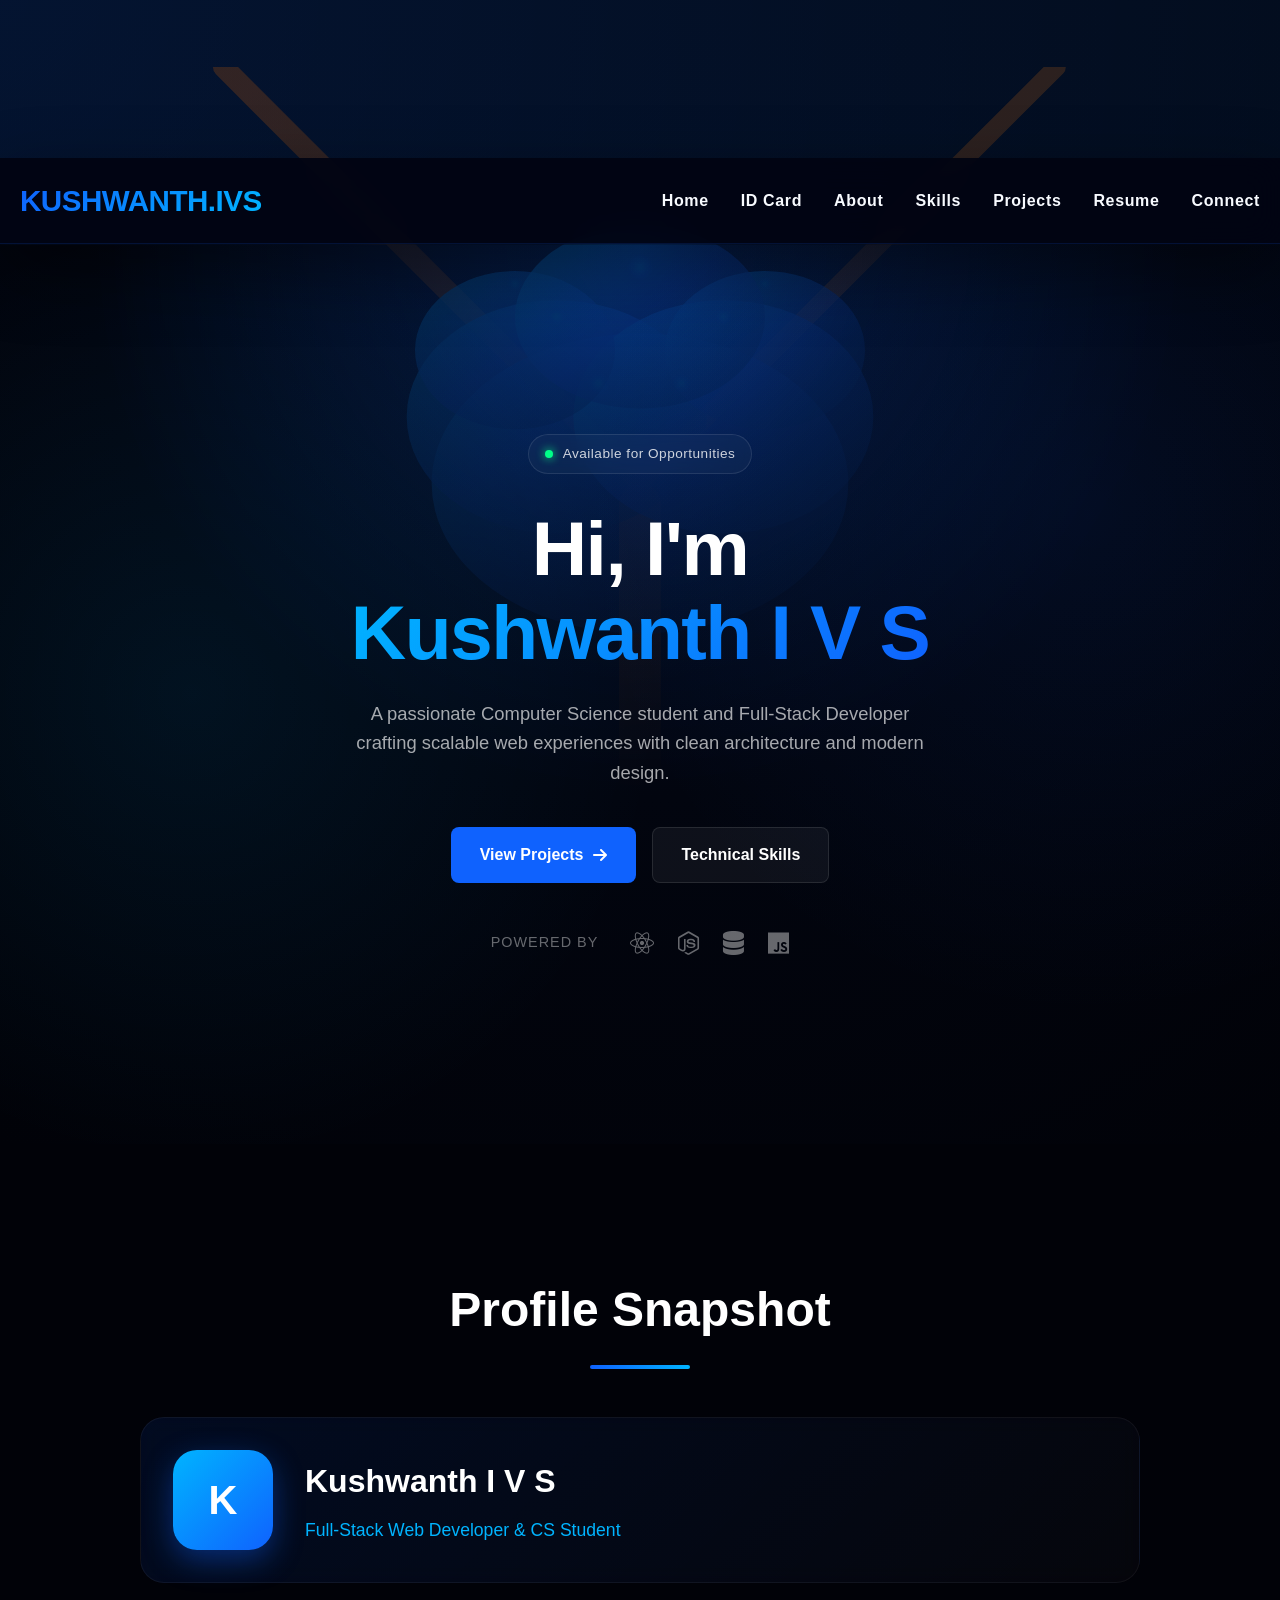
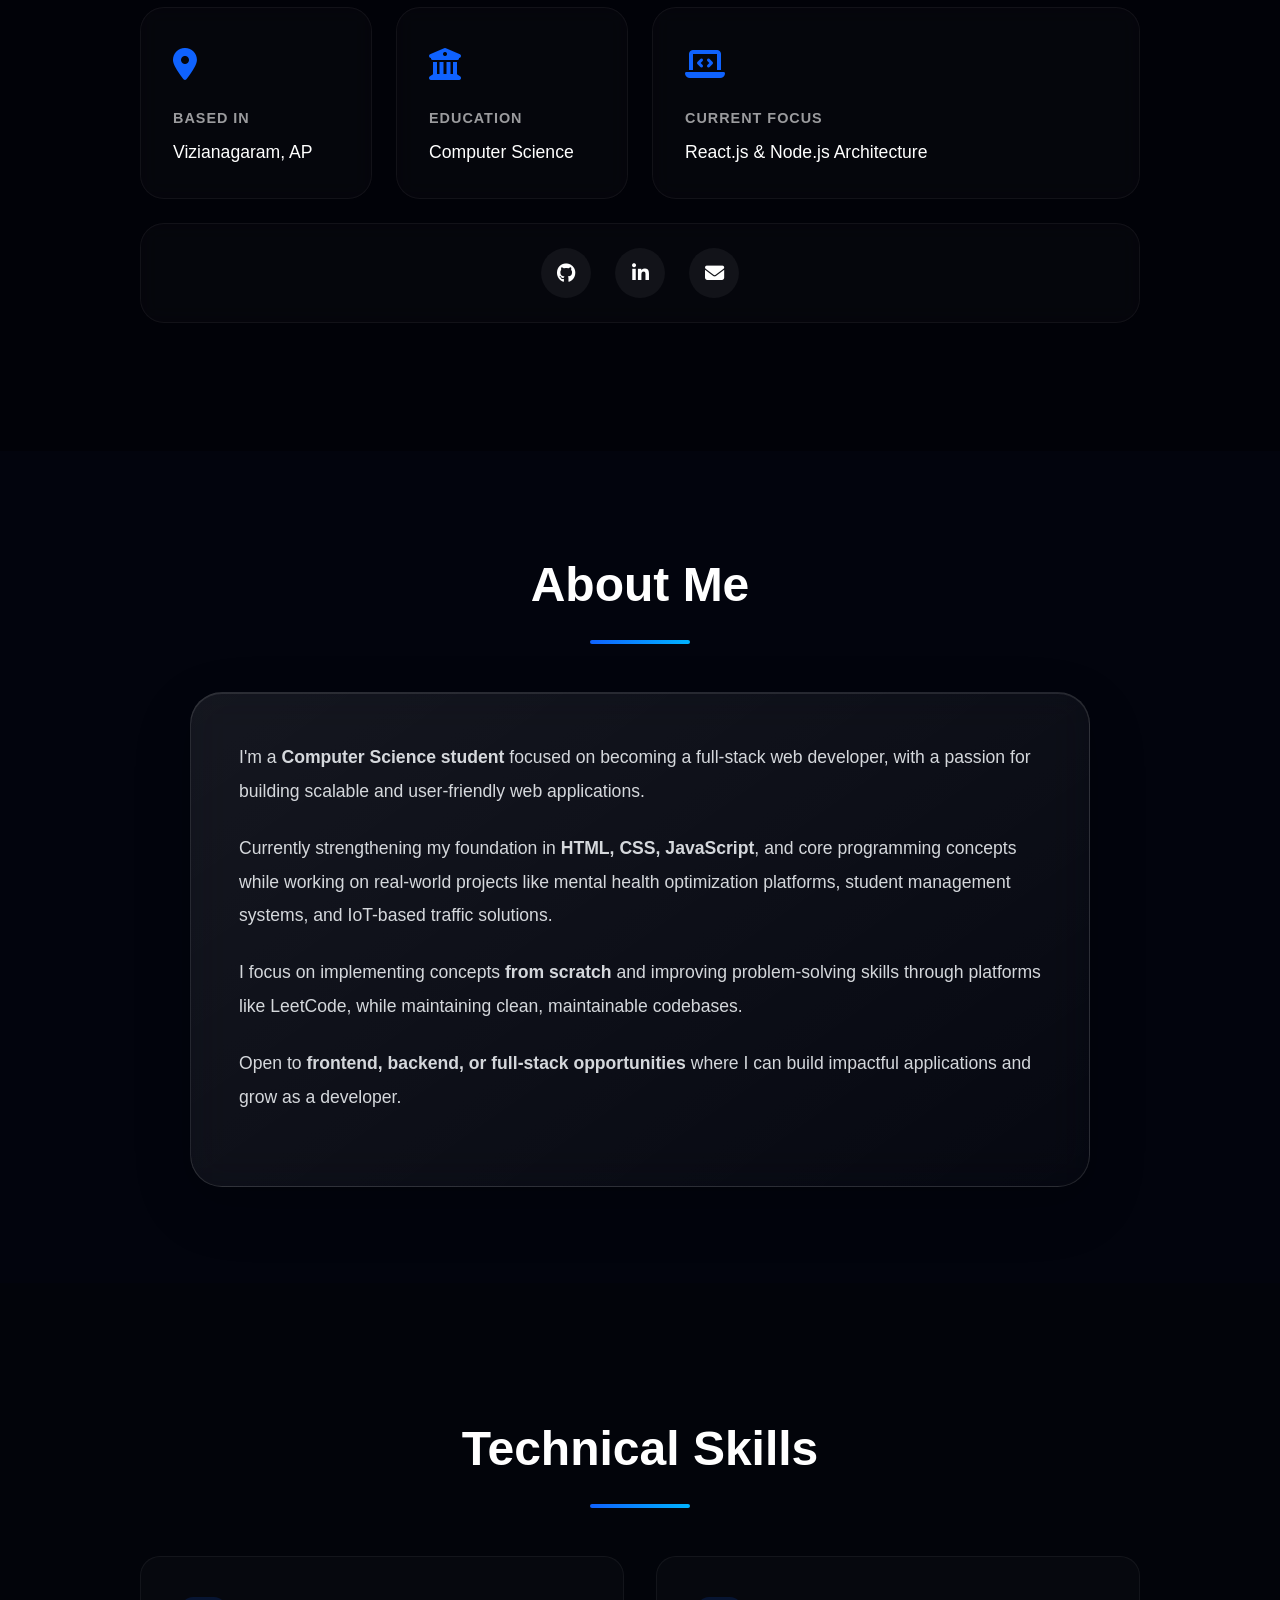
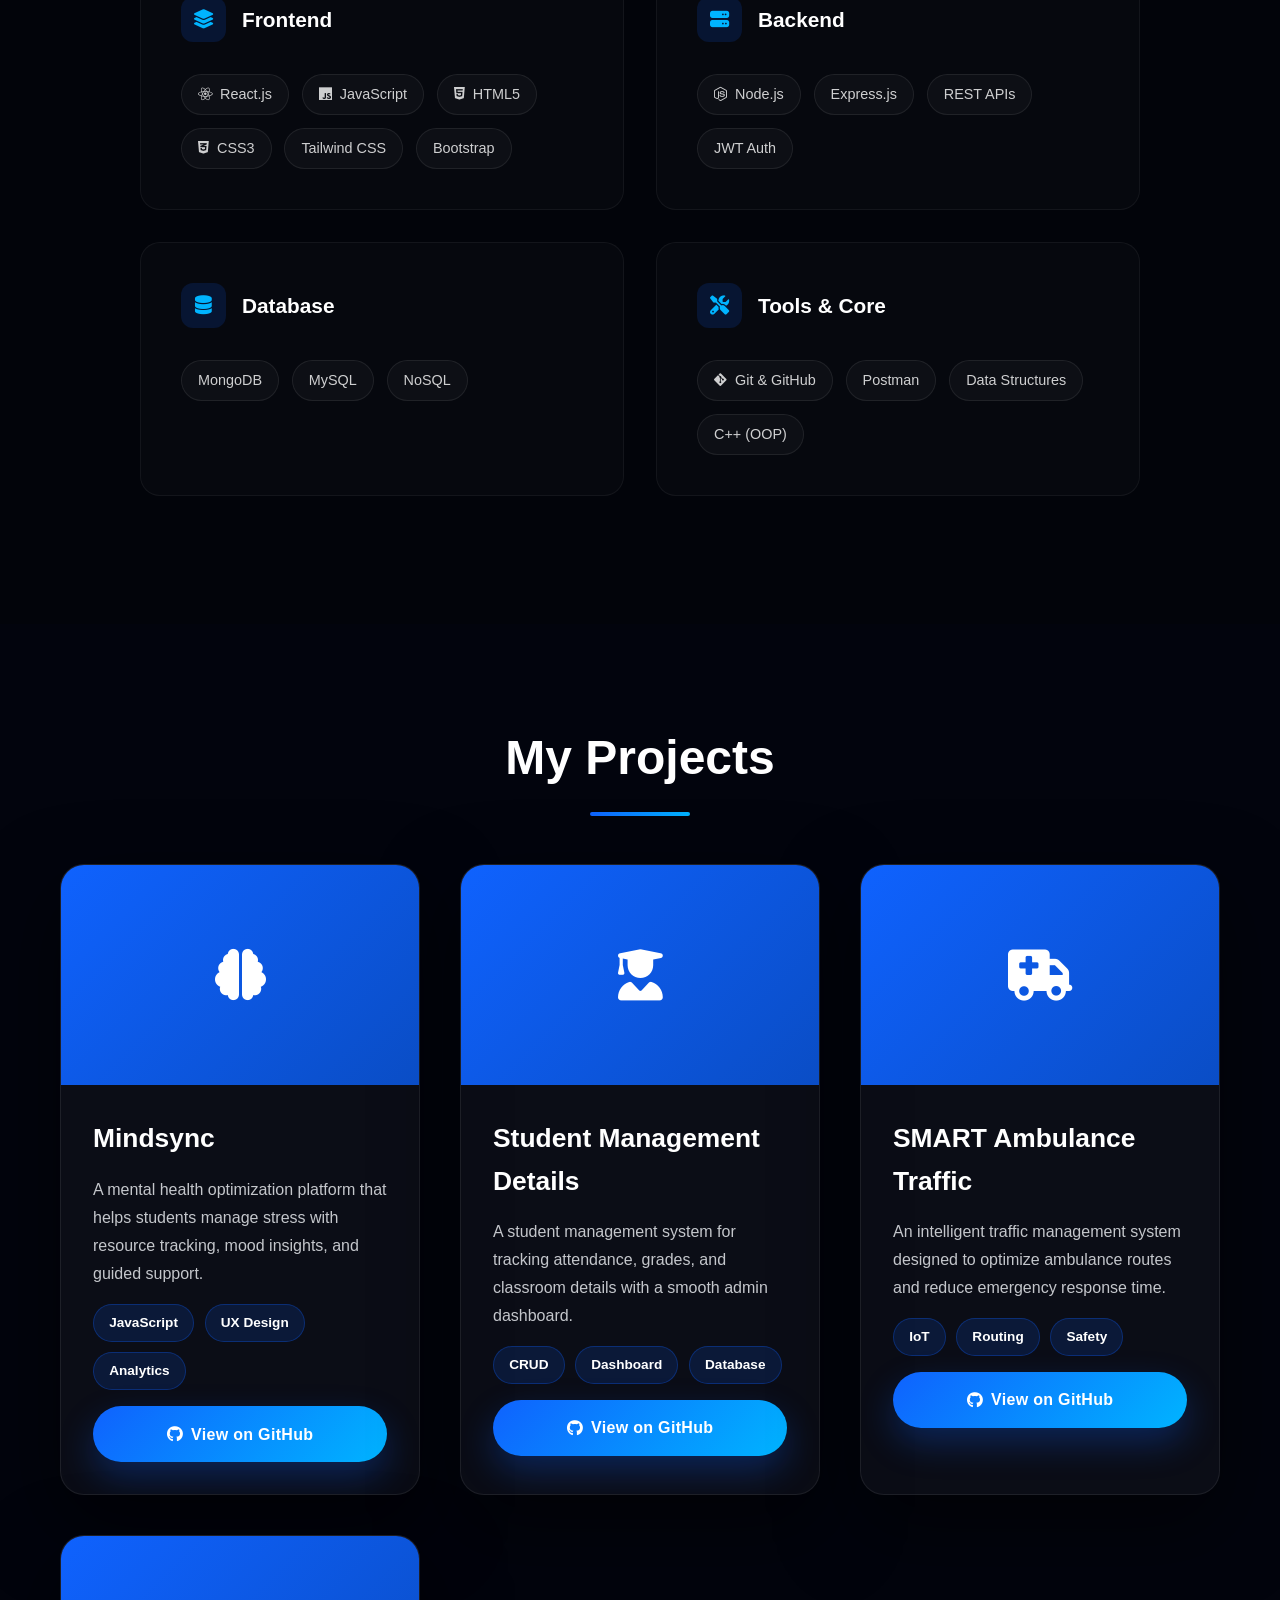
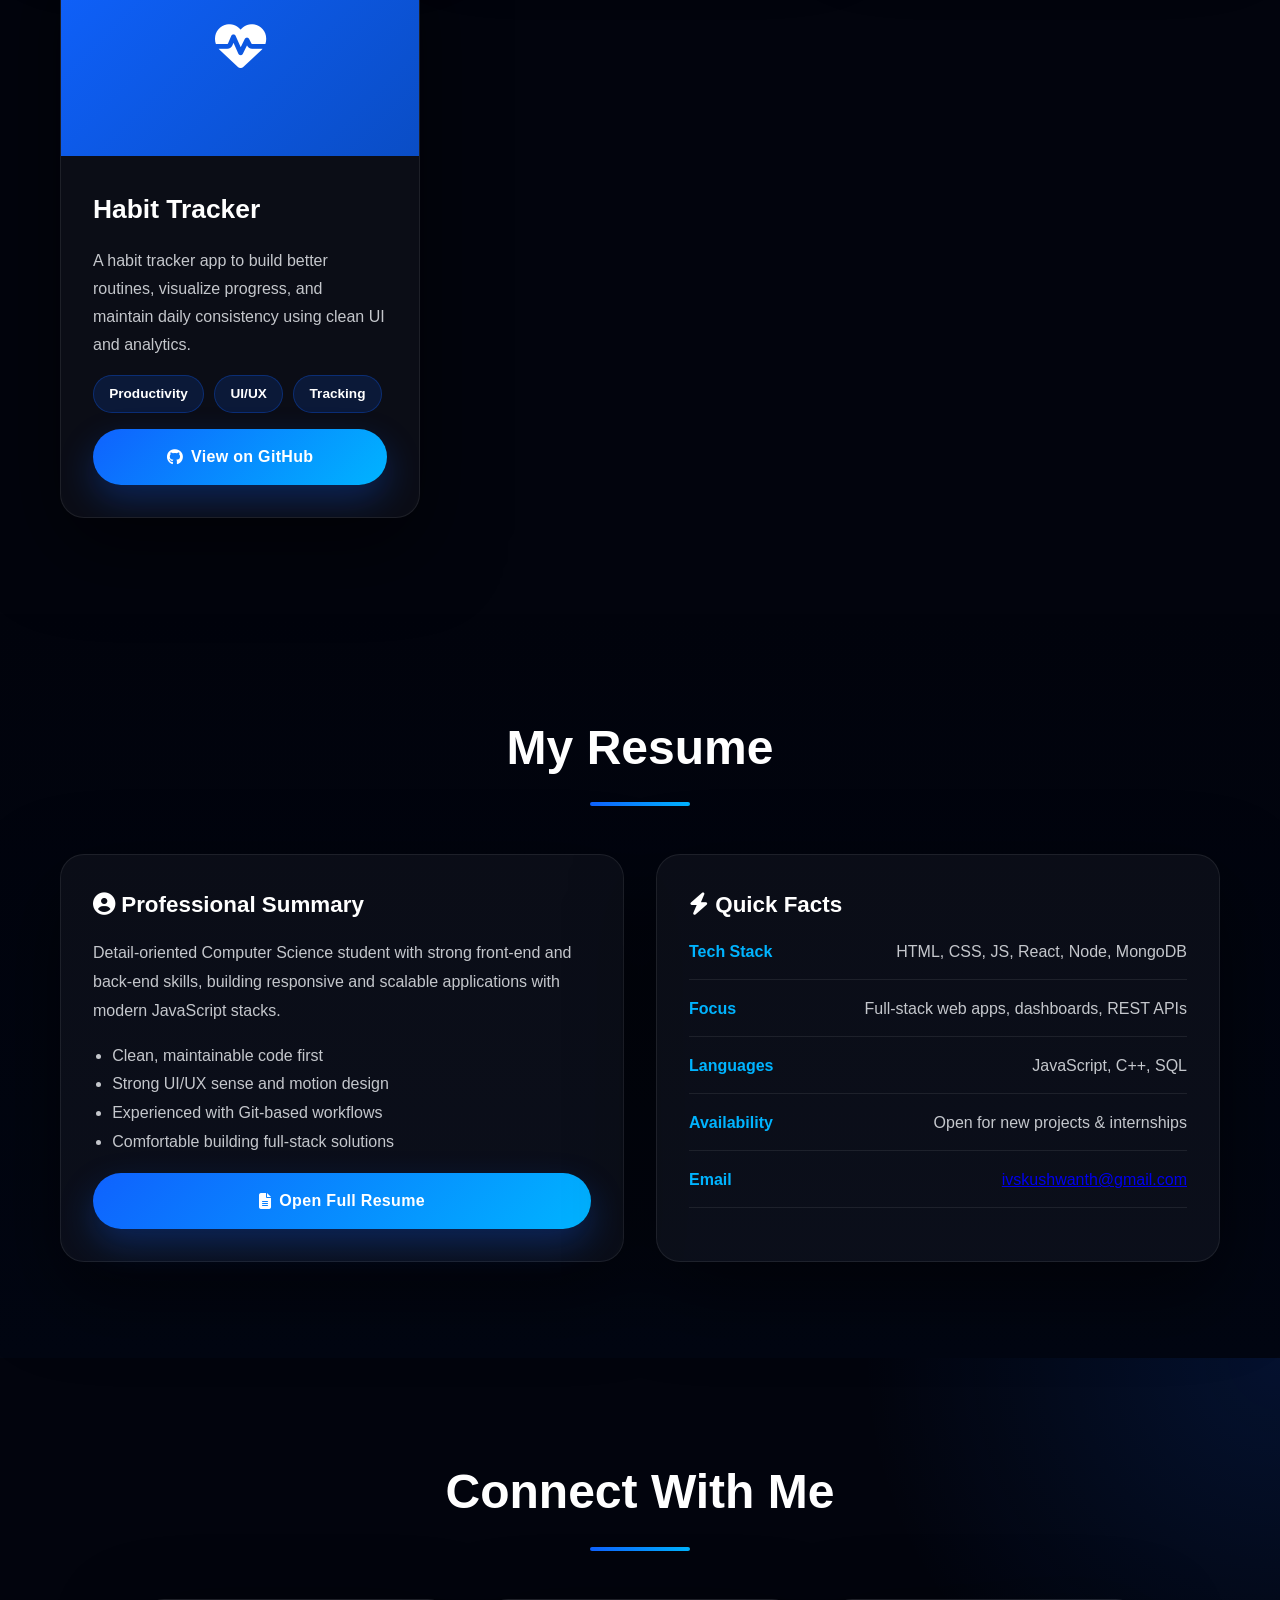
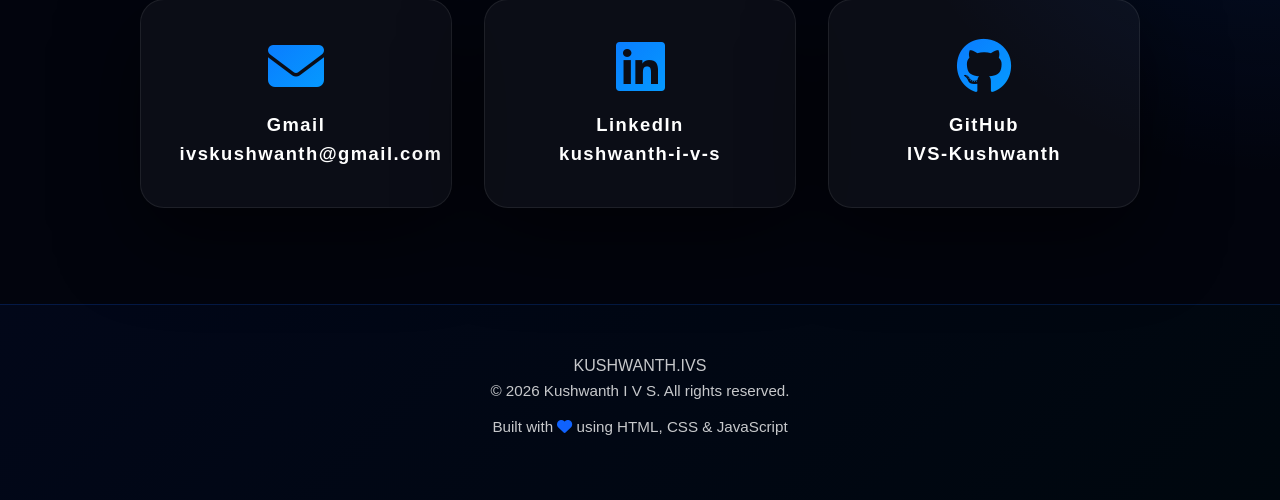
==== index.html @ ec082c5a "Initial commit" ====
<!DOCTYPE html>
<html lang="en">
<head>
    <meta charset="UTF-8">
    <meta name="viewport" content="width=device-width, initial-scale=1.0">
    <title>Kushwanth I V S | Web Developer & CS Student</title>
    <meta name="description" content="Kushwanth I V S — Computer Science student and full-stack web developer from Vizianagaram, Andhra Pradesh. Skilled in React, Node.js, MongoDB, and more.">
    <link rel="stylesheet" href="styles.css">
    <link rel="preconnect" href="https://fonts.googleapis.com">
    <link rel="preconnect" href="https://fonts.gstatic.com" crossorigin>
    <link href="https://fonts.googleapis.com/css2?family=Outfit:wght@300;400;500;600;700;800;900&family=JetBrains+Mono:wght@400;700&display=swap" rel="stylesheet">
    <link rel="stylesheet" href="https://cdnjs.cloudflare.com/ajax/libs/font-awesome/6.4.0/css/all.min.css">
</head>
<body>

    <!-- ===== PARTICLE CANVAS ===== -->
    <canvas id="particleCanvas"></canvas>

    <!-- ===== Navigation Bar ===== -->
    <nav class="navbar" id="navbar">
        <div class="nav-container">
            <div class="nav-logo">
                <span class="logo-text">KUSHWANTH<span class="logo-dot">.</span>IVS</span>
            </div>
            <ul class="nav-menu" id="navMenu">
                <li class="nav-item"><a href="#home" class="nav-link" id="nav-home">Home</a></li>
                <li class="nav-item"><a href="#id-card" class="nav-link" id="nav-id-card">ID Card</a></li>
                <li class="nav-item"><a href="#about" class="nav-link" id="nav-about">About</a></li>
                <li class="nav-item"><a href="#skills" class="nav-link" id="nav-skills">Skills</a></li>
                <li class="nav-item"><a href="#projects" class="nav-link" id="nav-projects">Projects</a></li>
                <li class="nav-item"><a href="#resume" class="nav-link" id="nav-resume">Resume</a></li>
                <li class="nav-item"><a href="#social" class="nav-link" id="nav-social">Connect</a></li>
            </ul>
            <div class="hamburger" id="hamburger">
                <span></span><span></span><span></span>
            </div>
        </div>
    </nav>

    <!-- ===== Modern Hero Section ===== -->
    <section id="home" class="hero-modern">
        <div class="hero-background"></div>
        <div class="container hero-container">
            <div class="hero-content-wrapper">
                <div class="hero-badge-modern">
                    <span class="status-dot"></span>
                    <span class="status-text">Available for Opportunities</span>
                </div>
                <h1 class="hero-heading">
                    Hi, I'm <br> <span class="text-gradient">Kushwanth I V S</span>
                </h1>
                <p class="hero-description">
                    A passionate Computer Science student and Full-Stack Developer crafting scalable web experiences with clean architecture and modern design.
                </p>
                <div class="hero-btn-group">
                    <a href="#projects" class="btn-primary">
                        View Projects <i class="fas fa-arrow-right"></i>
                    </a>
                    <a href="#skills" class="btn-secondary">
                        Technical Skills
                    </a>
                </div>
                <div class="hero-tech-stack">
                    <span>Powered by</span>
                    <i class="fab fa-react"></i>
                    <i class="fab fa-node-js"></i>
                    <i class="fas fa-database"></i>
                    <i class="fab fa-js"></i>
                </div>
            </div>
        </div>
    </section>

    <!-- ===== Profile Snapshot (Bento Box) ===== -->
    <section id="id-card" class="bento-section">
        <div class="container">
            <div class="section-title">
                <h2>Profile <span class="gradient-text">Snapshot</span></h2>
                <div class="title-underline"></div>
            </div>

            <div class="bento-grid">
                <!-- Main Intro Tile -->
                <div class="bento-card bento-intro">
                    <div class="avatar-container">
                        <div class="avatar-letter">K</div>
                    </div>
                    <div class="intro-info">
                        <h3>Kushwanth I V S</h3>
                        <p class="role-text">Full-Stack Web Developer & CS Student</p>
                    </div>
                </div>

                <!-- Location Tile -->
                <div class="bento-card bento-location">
                    <div class="bento-icon"><i class="fas fa-map-marker-alt"></i></div>
                    <div class="bento-content">
                        <h4>Based In</h4>
                        <p>Vizianagaram, AP</p>
                    </div>
                </div>

                <!-- Education Tile -->
                <div class="bento-card bento-education">
                    <div class="bento-icon"><i class="fas fa-university"></i></div>
                    <div class="bento-content">
                        <h4>Education</h4>
                        <p>Computer Science</p>
                    </div>
                </div>

                <!-- Focus Tile -->
                <div class="bento-card bento-focus">
                    <div class="bento-icon"><i class="fas fa-laptop-code"></i></div>
                    <div class="bento-content">
                        <h4>Current Focus</h4>
                        <p>React.js & Node.js Architecture</p>
                    </div>
                </div>

                <!-- Quick Links Tile -->
                <div class="bento-card bento-links">
                    <a href="https://github.com/IVS-Kushwanth" target="_blank" class="bento-social-link">
                        <i class="fab fa-github"></i>
                    </a>
                    <a href="https://www.linkedin.com/in/kushwanth-i-v-s-5b983933a/" target="_blank" class="bento-social-link">
                        <i class="fab fa-linkedin-in"></i>
                    </a>
                    <a href="mailto:ivskushwanth@gmail.com" class="bento-social-link">
                        <i class="fas fa-envelope"></i>
                    </a>
                </div>
            </div>
        </div>
    </section>

    <!-- ===== About Section ===== -->
    <section id="about" class="about">
        <div class="container">
            <div class="section-title reveal-up">
                <h2>About <span class="gradient-text">Me</span></h2>
                <div class="title-underline"></div>
            </div>
            <div class="about-content">
                <div class="about-text reveal-up">
                    <p>I'm a <strong>Computer Science student</strong> focused on becoming a full-stack web developer, with a passion for building scalable and user-friendly web applications.</p>
                    <p>Currently strengthening my foundation in <strong>HTML, CSS, JavaScript</strong>, and core programming concepts while working on real-world projects like mental health optimization platforms, student management systems, and IoT-based traffic solutions.</p>
                    <p>I focus on implementing concepts <strong>from scratch</strong> and improving problem-solving skills through platforms like LeetCode, while maintaining clean, maintainable codebases.</p>
                    <p>Open to <strong>frontend, backend, or full-stack opportunities</strong> where I can build impactful applications and grow as a developer.</p>
                </div>
            </div>
        </div>
    </section>

    <!-- ===== Modern Technical Skills Section ===== -->
    <section id="skills" class="skills-modern">
        <div class="container">
            <div class="section-title">
                <h2>Technical <span class="gradient-text">Skills</span></h2>
                <div class="title-underline"></div>
            </div>

            <div class="skills-modern-grid">
                <!-- Frontend -->
                <div class="skill-box">
                    <div class="skill-box-header">
                        <div class="skill-box-icon"><i class="fas fa-layer-group"></i></div>
                        <h3>Frontend</h3>
                    </div>
                    <div class="skill-tags">
                        <span class="skill-pill"><i class="fab fa-react"></i> React.js</span>
                        <span class="skill-pill"><i class="fab fa-js"></i> JavaScript</span>
                        <span class="skill-pill"><i class="fab fa-html5"></i> HTML5</span>
                        <span class="skill-pill"><i class="fab fa-css3-alt"></i> CSS3</span>
                        <span class="skill-pill">Tailwind CSS</span>
                        <span class="skill-pill">Bootstrap</span>
                    </div>
                </div>

                <!-- Backend -->
                <div class="skill-box">
                    <div class="skill-box-header">
                        <div class="skill-box-icon"><i class="fas fa-server"></i></div>
                        <h3>Backend</h3>
                    </div>
                    <div class="skill-tags">
                        <span class="skill-pill"><i class="fab fa-node-js"></i> Node.js</span>
                        <span class="skill-pill">Express.js</span>
                        <span class="skill-pill">REST APIs</span>
                        <span class="skill-pill">JWT Auth</span>
                    </div>
                </div>

                <!-- Database -->
                <div class="skill-box">
                    <div class="skill-box-header">
                        <div class="skill-box-icon"><i class="fas fa-database"></i></div>
                        <h3>Database</h3>
                    </div>
                    <div class="skill-tags">
                        <span class="skill-pill">MongoDB</span>
                        <span class="skill-pill">MySQL</span>
                        <span class="skill-pill">NoSQL</span>
                    </div>
                </div>

                <!-- Tools & Core -->
                <div class="skill-box">
                    <div class="skill-box-header">
                        <div class="skill-box-icon"><i class="fas fa-tools"></i></div>
                        <h3>Tools & Core</h3>
                    </div>
                    <div class="skill-tags">
                        <span class="skill-pill"><i class="fab fa-git-alt"></i> Git & GitHub</span>
                        <span class="skill-pill">Postman</span>
                        <span class="skill-pill">Data Structures</span>
                        <span class="skill-pill">C++ (OOP)</span>
                    </div>
                </div>
            </div>
        </div>
    </section>

    <!-- ===== Projects Section ===== -->
    <section id="projects" class="projects">
        <div class="container">
            <div class="section-title reveal-up">
                <h2>My <span class="gradient-text">Projects</span></h2>
                <div class="title-underline"></div>
            </div>
            <div class="projects-grid">

                <div class="project-card reveal-up" id="proj-mindsync">
                    <div class="project-glow-ring"></div>
                    <div class="project-placeholder">
                        <i class="fas fa-brain"></i>
                    </div>
                    <div class="project-info">
                        <h3>Mindsync</h3>
                        <p>A mental health optimization platform that helps students manage stress with resource tracking, mood insights, and guided support.</p>
                        <div class="project-tags">
                            <span class="tag">JavaScript</span>
                            <span class="tag">UX Design</span>
                            <span class="tag">Analytics</span>
                        </div>
                        <div class="project-links">
                            <a href="https://github.com/IVS-Kushwanth/student-mental-health-optimizer" class="project-link" target="_blank" rel="noreferrer">
                                <i class="fab fa-github"></i> View on GitHub
                            </a>
                        </div>
                    </div>
                </div>

                <div class="project-card reveal-up" id="proj-student" style="--pd:0.1s">
                    <div class="project-glow-ring"></div>
                    <div class="project-placeholder">
                        <i class="fas fa-user-graduate"></i>
                    </div>
                    <div class="project-info">
                        <h3>Student Management Details</h3>
                        <p>A student management system for tracking attendance, grades, and classroom details with a smooth admin dashboard.</p>
                        <div class="project-tags">
                            <span class="tag">CRUD</span>
                            <span class="tag">Dashboard</span>
                            <span class="tag">Database</span>
                        </div>
                        <div class="project-links">
                            <a href="https://github.com/IVS-Kushwanth/STUDENTS-MANAGEMENT-DETAILS" class="project-link" target="_blank" rel="noreferrer">
                                <i class="fab fa-github"></i> View on GitHub
                            </a>
                        </div>
                    </div>
                </div>

                <div class="project-card reveal-up" id="proj-ambulance" style="--pd:0.2s">
                    <div class="project-glow-ring"></div>
                    <div class="project-placeholder">
                        <i class="fas fa-ambulance"></i>
                    </div>
                    <div class="project-info">
                        <h3>SMART Ambulance Traffic</h3>
                        <p>An intelligent traffic management system designed to optimize ambulance routes and reduce emergency response time.</p>
                        <div class="project-tags">
                            <span class="tag">IoT</span>
                            <span class="tag">Routing</span>
                            <span class="tag">Safety</span>
                        </div>
                        <div class="project-links">
                            <a href="https://github.com/IVS-Kushwanth/SMART-AMBULANCE-TRAFFIC-MANAGEMENT-SYSTEM" class="project-link" target="_blank" rel="noreferrer">
                                <i class="fab fa-github"></i> View on GitHub
                            </a>
                        </div>
                    </div>
                </div>

                <div class="project-card reveal-up" id="proj-habit" style="--pd:0.3s">
                    <div class="project-glow-ring"></div>
                    <div class="project-placeholder">
                        <i class="fas fa-heartbeat"></i>
                    </div>
                    <div class="project-info">
                        <h3>Habit Tracker</h3>
                        <p>A habit tracker app to build better routines, visualize progress, and maintain daily consistency using clean UI and analytics.</p>
                        <div class="project-tags">
                            <span class="tag">Productivity</span>
                            <span class="tag">UI/UX</span>
                            <span class="tag">Tracking</span>
                        </div>
                        <div class="project-links">
                            <a href="https://github.com/IVS-Kushwanth/habit-tracker" class="project-link" target="_blank" rel="noreferrer">
                                <i class="fab fa-github"></i> View on GitHub
                            </a>
                        </div>
                    </div>
                </div>

            </div>
        </div>
    </section>

    <!-- ===== Resume Section ===== -->
    <section id="resume" class="resume">
        <div class="container">
            <div class="section-title reveal-up">
                <h2>My <span class="gradient-text">Resume</span></h2>
                <div class="title-underline"></div>
            </div>
            <div class="resume-grid">
                <div class="resume-card reveal-up" id="resume-summary">
                    <h3><i class="fas fa-user-circle"></i> Professional Summary</h3>
                    <p>Detail-oriented Computer Science student with strong front-end and back-end skills, building responsive and scalable applications with modern JavaScript stacks.</p>
                    <ul>
                        <li>Clean, maintainable code first</li>
                        <li>Strong UI/UX sense and motion design</li>
                        <li>Experienced with Git-based workflows</li>
                        <li>Comfortable building full-stack solutions</li>
                    </ul>
                    <a href="resume.html" class="project-link" id="openResume">
                        <i class="fas fa-file-alt"></i> Open Full Resume
                    </a>
                </div>
                <div class="resume-card reveal-up" id="resume-facts" style="--rd:0.15s">
                    <h3><i class="fas fa-bolt"></i> Quick Facts</h3>
                    <div class="resume-facts">
                        <div>
                            <strong>Tech Stack</strong>
                            <span>HTML, CSS, JS, React, Node, MongoDB</span>
                        </div>
                        <div>
                            <strong>Focus</strong>
                            <span>Full-stack web apps, dashboards, REST APIs</span>
                        </div>
                        <div>
                            <strong>Languages</strong>
                            <span>JavaScript, C++, SQL</span>
                        </div>
                        <div>
                            <strong>Availability</strong>
                            <span>Open for new projects &amp; internships</span>
                        </div>
                        <div>
                            <strong>Email</strong>
                            <span><a href="mailto:ivskushwanth@gmail.com">ivskushwanth@gmail.com</a></span>
                        </div>
                    </div>
                </div>
            </div>
        </div>
    </section>

    <!-- ===== Social / Connect Section ===== -->
    <section id="social" class="social">
        <div class="container">
            <div class="section-title reveal-up">
                <h2>Connect <span class="gradient-text">With Me</span></h2>
                <div class="title-underline"></div>
            </div>
            <div class="social-links reveal-up">
                <a href="mailto:ivskushwanth@gmail.com" class="social-card" id="social-gmail" title="Gmail">
                    <div class="social-icon-wrap"><i class="fas fa-envelope"></i></div>
                    <span class="social-name">Gmail</span>
                    <span class="social-handle">ivskushwanth@gmail.com</span>
                </a>
                <a href="https://www.linkedin.com/in/kushwanth-i-v-s-5b983933a/" class="social-card" id="social-linkedin" target="_blank" title="LinkedIn">
                    <div class="social-icon-wrap"><i class="fab fa-linkedin"></i></div>
                    <span class="social-name">LinkedIn</span>
                    <span class="social-handle">kushwanth-i-v-s</span>
                </a>
                <a href="https://github.com/IVS-Kushwanth" class="social-card" id="social-github" target="_blank" title="GitHub">
                    <div class="social-icon-wrap"><i class="fab fa-github"></i></div>
                    <span class="social-name">GitHub</span>
                    <span class="social-handle">IVS-Kushwanth</span>
                </a>
            </div>
        </div>
    </section>

    <!-- ===== Footer ===== -->
    <footer class="footer">
        <div class="footer-glow"></div>
        <div class="container">
            <div class="footer-inner">
                <span class="footer-logo">KUSHWANTH<span class="logo-dot">.</span>IVS</span>
                <p>&copy; 2026 Kushwanth I V S. All rights reserved.</p>
                <p class="footer-note">Built with <i class="fas fa-heart"></i> using HTML, CSS &amp; JavaScript</p>
            </div>
        </div>
    </footer>

    <script src="script.js"></script>
</body>
</html>
---- styles.css ----
/* ========== Global Styles ========== */
* {
    margin: 0;
    padding: 0;
    box-sizing: border-box;
}

:root {
    --primary-color: #0f62fe;
    --secondary-color: #02070f;
    --accent-color: #00b4ff;
    --text-color: #f8fbff;
    --light-text: rgba(248, 251, 255, 0.77);
    --background-color: #03050d;
    --card-background: rgba(255, 255, 255, 0.04);
    --shadow: 0 30px 80px rgba(0, 0, 0, 0.55);
    --shadow-lg: 0 40px 110px rgba(0, 0, 0, 0.65);
    --transition: all 0.35s cubic-bezier(0.4, 0, 0.2, 1);
}

html {
    scroll-behavior: smooth;
    min-height: 100%;
}

body {
    font-family: 'Segoe UI', Tahoma, Geneva, Verdana, sans-serif;
    color: var(--text-color);
    background: radial-gradient(circle at top left, rgba(15, 98, 254, 0.14), transparent 35%), linear-gradient(180deg, #02070f 0%, #030918 50%, #010206 100%);
    min-height: 100vh;
    line-height: 1.6;
    position: relative;
}

body::before {
    content: '';
    position: fixed;
    top: 0;
    left: 0;
    width: 100%;
    height: 100%;
    background: url('data:image/svg+xml,<svg xmlns="http://www.w3.org/2000/svg" viewBox="0 0 1200 1000"><defs><linearGradient id="trunkGrad" x1="0%" y1="0%" x2="100%" y2="100%"><stop offset="0%" stop-color="%238B4513"/><stop offset="100%" stop-color="%236B4423"/></linearGradient><linearGradient id="leavesGrad" x1="0%" y1="0%" x2="100%" y2="100%"><stop offset="0%" stop-color="%2300b4ff" stop-opacity="0.85"/><stop offset="50%" stop-color="%230f62fe" stop-opacity="0.65"/><stop offset="100%" stop-color="%2300428a" stop-opacity="0.45"/></linearGradient><radialGradient id="leafGlow" cx="50%" cy="50%" r="50%"><stop offset="0%" stop-color="%2300b4ff" stop-opacity="0.4"/><stop offset="100%" stop-color="%230f62fe" stop-opacity="0.15"/></radialGradient><filter id="leafBlur"><feGaussianBlur stdDeviation="1.5"/></filter></defs><rect x="575" y="500" width="50" height="500" fill="url(%23trunkGrad)" rx="25"/><path d="M600 500 Q550 450 500 400 Q450 350 400 300 Q350 250 300 200 Q250 150 200 100 Q150 50 100 0" stroke="url(%23trunkGrad)" stroke-width="25" fill="none" stroke-linecap="round"/><path d="M600 500 Q650 450 700 400 Q750 350 800 300 Q850 250 900 200 Q950 150 1000 100 Q1050 50 1100 0" stroke="url(%23trunkGrad)" stroke-width="22" fill="none" stroke-linecap="round"/><ellipse cx="600" cy="500" rx="250" ry="180" fill="url(%23leavesGrad)"/><ellipse cx="500" cy="420" rx="180" ry="140" fill="url(%23leavesGrad)"/><ellipse cx="700" cy="420" rx="180" ry="140" fill="url(%23leavesGrad)"/><ellipse cx="450" cy="340" rx="120" ry="95" fill="url(%23leavesGrad)"/><ellipse cx="750" cy="340" rx="120" ry="95" fill="url(%23leavesGrad)"/><ellipse cx="600" cy="300" rx="150" ry="110" fill="url(%23leavesGrad)"/><circle cx="550" cy="380" r="12" fill="url(%23leafGlow)" filter="url(%23leafBlur)"/><circle cx="650" cy="380" r="10" fill="url(%23leafGlow)" filter="url(%23leafBlur)"/><circle cx="500" cy="300" r="11" fill="url(%23leafGlow)" filter="url(%23leafBlur)"/><circle cx="700" cy="300" r="9" fill="url(%23leafGlow)" filter="url(%23leafBlur)"/><circle cx="600" cy="240" r="14" fill="url(%23leafGlow)" filter="url(%23leafBlur)"/><circle cx="450" cy="260" r="8" fill="url(%23leafGlow)" filter="url(%23leafBlur)"/><circle cx="750" cy="260" r="7" fill="url(%23leafGlow)" filter="url(%23leafBlur)"/></svg>') no-repeat center bottom;
    background-size: 1000px auto;
    opacity: 0.35;
    pointer-events: none;
    z-index: -1;

}



::selection {
    background: rgba(15, 98, 254, 0.65);
    color: #fff;
}

button,
input,
textarea,
select {
    font: inherit;
}

.container {
    max-width: 1200px;
    margin: 0 auto;
    padding: 0 20px;
}

/* ========== Navigation ========== */
.navbar {
    background: rgba(2, 4, 18, 0.92);
    backdrop-filter: blur(16px);
    box-shadow: 0 25px 70px rgba(0, 0, 0, 0.42);
    position: sticky;
    top: 0;
    z-index: 100;
    border-bottom: 1px solid rgba(15, 98, 254, 0.15);
}

.nav-container {
    display: flex;
    justify-content: space-between;
    align-items: center;
    padding: 1.2rem 20px;
}

.nav-logo {
    font-size: 1.85rem;
    font-weight: 800;
    letter-spacing: -0.5px;
}

.logo-text {
    background: linear-gradient(135deg, var(--primary-color), var(--accent-color));
    -webkit-background-clip: text;
    -webkit-text-fill-color: transparent;
    background-clip: text;

}

.nav-menu {
    display: flex;
    list-style: none;
    gap: 2rem;
}

.nav-link {
    color: var(--text-color);
    text-decoration: none;
    font-weight: 600;
    letter-spacing: 0.04em;
    position: relative;
    transition: var(--transition);
}

.nav-link:hover,
.nav-link.active {
    color: var(--accent-color);
}

.nav-link::after {
    content: '';
    position: absolute;
    bottom: -6px;
    left: 0;
    width: 0;
    height: 3px;
    background: linear-gradient(90deg, var(--primary-color), var(--accent-color));
    transition: var(--transition);
    border-radius: 999px;
}

.nav-link:hover::after,
.nav-link.active::after {
    width: 100%;
}

.hamburger {
    display: none;
    flex-direction: column;
    gap: 6px;
    cursor: pointer;
}

.hamburger span {
    width: 26px;
    height: 3px;
    background: var(--text-color);
    border-radius: 999px;
    transition: var(--transition);
}

/* ========== Hero Section ========== */
.hero {
    min-height: 100vh;
    background: radial-gradient(circle at top right, rgba(26, 143, 255, 0.18), transparent 26%), linear-gradient(135deg, #020818 0%, #02050f 45%, #02020a 100%);
    display: flex;
    align-items: center;
    justify-content: center;
    text-align: center;
    padding: 3rem 0;
    position: relative;
    overflow: hidden;
}

.hero::before,
.hero::after {
    content: '';
    position: absolute;
    border-radius: 50%;
    filter: blur(35px);
    opacity: 0.65;
    pointer-events: none;

}

.hero::before {
    width: 320px;
    height: 320px;
    top: 10%;
    left: 8%;
    background: rgba(0, 180, 255, 0.12);
}

.hero::after {
    width: 420px;
    height: 420px;
    bottom: 10%;
    right: 6%;
    background: rgba(15, 98, 254, 0.14);
}



.hero-overlay {
    position: absolute;
    inset: 0;
    background: radial-gradient(circle at 10% 20%, rgba(0, 180, 255, 0.22), transparent 16%), radial-gradient(circle at 75% 25%, rgba(15, 98, 254, 0.14), transparent 18%), linear-gradient(180deg, transparent 0%, rgba(0, 0, 0, 0.10) 50%, transparent 100%);
    pointer-events: none;

}



.hero-content {
    position: relative;
    z-index: 2;
    max-width: 900px;

}



.hero-badge {
    display: inline-flex;
    align-items: center;
    gap: 0.5rem;
    padding: 0.8rem 1.4rem;
    margin-bottom: 1.3rem;
    border-radius: 999px;
    background: rgba(255, 255, 255, 0.05);
    border: 1px solid rgba(0, 180, 255, 0.14);
    color: rgba(248, 251, 255, 0.8);
    font-size: 0.95rem;
    letter-spacing: 0.08em;
    text-transform: uppercase;
    backdrop-filter: blur(8px);

}



.hero-title {
    font-size: clamp(4rem, 12vw, 8rem);
    font-weight: 900;
    margin-bottom: 0.65rem;
    line-height: 0.92;
    letter-spacing: 0.12em;
    cursor: pointer;
    transition: all 0.6s cubic-bezier(0.4, 0, 0.2, 1);
    text-transform: uppercase;
    background: linear-gradient(135deg, #ffffff 0%, #00b4ff 50%, #0f62fe 100%);
    -webkit-background-clip: text;
    -webkit-text-fill-color: transparent;
    background-clip: text;
    text-shadow: 0 0 40px rgba(0, 180, 255, 0.5);

}



.hero-name {
    font-size: clamp(3rem, 6vw, 5rem);
    font-weight: 800;
    opacity: 1;
    
    transition: all 0.8s cubic-bezier(0.4, 0, 0.2, 1);
    color: #b2f2ff;
    text-shadow: 0 0 30px rgba(0, 210, 255, 0.9), 0 0 60px rgba(15, 98, 254, 0.6), 0 0 120px rgba(0, 210, 255, 0.3);

}



.welcome-title:hover + .hero-name,
.hero-name:hover {
    opacity: 1;
    transform: translateY(0) scale(1);
}

.hero-subtitle {
    font-size: 1.15rem;
    margin: 1.4rem auto 2rem;
    color: rgba(248, 251, 255, 0.82);
    max-width: 720px;
    line-height: 1.8;
}

.hero-actions {
    display: flex;
    justify-content: center;
    flex-wrap: wrap;
    gap: 1rem;
    margin-bottom: 1.5rem;
}

.hero-notes {
    display: inline-flex;
    flex-wrap: wrap;
    gap: 0.8rem 1rem;
    justify-content: center;
    color: rgba(248, 251, 255, 0.7);
    font-size: 0.94rem;
    letter-spacing: 0.04em;
}

.hero-notes span {
    background: rgba(255, 255, 255, 0.05);
    border: 1px solid rgba(0, 180, 255, 0.1);
    border-radius: 999px;
    padding: 0.85rem 1.15rem;
    backdrop-filter: blur(12px);
}



.hero-actions {
    display: flex;
    justify-content: center;
    flex-wrap: wrap;
    gap: 1rem;
}

.cta-button,
.cta-outline,
.project-link {
    display: inline-flex;
    align-items: center;
    justify-content: center;
    gap: 0.5rem;
    padding: 0.95rem 2rem;
    border-radius: 999px;
    font-weight: 700;
    letter-spacing: 0.02em;
    transition: var(--transition);
    text-decoration: none;
}

.cta-button {
    background: linear-gradient(135deg, var(--primary-color), var(--accent-color));
    color: white;
    box-shadow: 0 20px 50px rgba(15, 98, 254, 0.25);
}

.cta-outline {
    border: 1px solid rgba(255, 255, 255, 0.18);
    color: white;
}

.cta-button:hover,
.cta-outline:hover,
.project-link:hover {
    transform: translateY(-3px);
}

.cta-outline:hover {
    background: rgba(255, 255, 255, 0.08);
}

/* ========== Section Styling ========== */
.section-title {
    text-align: center;
    margin-bottom: 3rem;
}

.section-title h2 {
    font-size: clamp(2rem, 4vw, 3rem);
    color: white;
    margin-bottom: 1rem;
}

.title-underline {
    width: 100px;
    height: 4px;
    background: linear-gradient(90deg, var(--primary-color), var(--accent-color));
    border-radius: 999px;
    margin: 0 auto;
}

/* ========== ID Card Section ========== */
.id-card-section {
    padding: 5rem 0;
    background: radial-gradient(circle at top left, rgba(15, 98, 254, 0.14), transparent 40%), #02050d;
}

.card-shell {
    display: flex;
    justify-content: center;
    align-items: center;
    perspective: 1600px;
}

.id-card {
    width: min(720px, 100%);
    min-height: 320px;
    background: linear-gradient(145deg, rgba(255, 255, 255, 0.08), rgba(255, 255, 255, 0.02));
    backdrop-filter: blur(20px);
    border: 1px solid rgba(255, 255, 255, 0.1);
    border-radius: 28px;
    padding: 2.5rem;
    box-shadow: 0 8px 32px rgba(0, 0, 0, 0.12), 0 2px 8px rgba(0, 0, 0, 0.08), inset 0 1px 0 rgba(255, 255, 255, 0.1);
    transform-style: preserve-3d;
    transform: rotateY(-8deg) rotateX(2deg);

    position: relative;
    overflow: hidden;
    transition: all 0.4s cubic-bezier(0.4, 0, 0.2, 1);
}

.id-card:hover {
    transform: rotateY(-4deg) rotateX(1deg) translateY(-8px);
    box-shadow: 0 16px 48px rgba(0, 0, 0, 0.18), 0 4px 16px rgba(0, 0, 0, 0.12), inset 0 1px 0 rgba(255, 255, 255, 0.15);
}

.id-card::after {
    content: '';
    position: absolute;
    inset: 0;
    background: radial-gradient(circle at 20% 20%, rgba(0, 180, 255, 0.08), transparent 50%);
    pointer-events: none;
    mix-blend-mode: overlay;
}

.id-card::before {
    content: '';
    position: absolute;
    inset: -2px;
    background: linear-gradient(135deg, rgba(255, 255, 255, 0.1), rgba(0, 180, 255, 0.05));
    filter: blur(8px);
    opacity: 0.8;
    pointer-events: none;
    border-radius: 30px;
}





.id-card-main {
    display: flex;
    gap: 2rem;
    flex-wrap: wrap;
    align-items: center;
    position: relative;
    z-index: 1;
}

.id-card-profile {
    flex: 0 0 260px;
    display: flex;
    align-items: center;
    gap: 1.4rem;
}

.profile-copy {
    display: flex;
    flex-direction: column;
    gap: 0.4rem;
}

.photo-ring {
    width: 150px;
    height: 150px;
    border-radius: 28px;
    background: linear-gradient(135deg, rgba(0, 180, 255, 0.18), rgba(15, 98, 254, 0.14));
    display: grid;
    place-items: center;
    position: relative;
    overflow: hidden;
    box-shadow: 0 0 80px rgba(0, 180, 255, 0.2);
}

.photo-ring::before {
    content: '';
    position: absolute;
    inset: 0;
    background: radial-gradient(circle, rgba(0, 180, 255, 0.22), transparent 46%);

}



.photo-image {
    width: 110px;
    height: 110px;
    border-radius: 20px;
    background: linear-gradient(135deg, #0f62fe, #003bb6);
    display: grid;
    place-items: center;
    color: white;
    font-size: 3rem;
    font-weight: 900;
    letter-spacing: -0.08em;
    box-shadow: inset 0 0 22px rgba(255, 255, 255, 0.14);
}

.id-card-name {
    font-size: 2.2rem;
    font-weight: 900;
    color: #d1f7ff;
}

.id-card-role {
    color: rgba(255, 255, 255, 0.78);
    font-size: 0.95rem;
    letter-spacing: 0.18em;
    text-transform: uppercase;
}

.id-card-details {
    flex: 1;
    position: relative;
    z-index: 1;
}

.detail-list {
    list-style: none;
    padding: 0;
    margin: 0;
    display: grid;
    gap: 0.8rem;
}

.detail-list li {
    background: rgba(255, 255, 255, 0.05);
    border: 1px solid rgba(0, 180, 255, 0.15);
    border-radius: 15px;
    padding: 0.8rem 1rem;
    color: rgba(255, 255, 255, 0.9);
    font-size: 0.95rem;
    line-height: 1.6;
}

.detail-list strong {
    color: var(--accent-color);
}

.id-card-footer {
    margin-top: 1.8rem;
    padding: 1rem 1.2rem;
    border-radius: 20px;
    background: rgba(255, 255, 255, 0.04);
    display: flex;
    justify-content: space-between;
    align-items: center;
    border: 1px solid rgba(0, 180, 255, 0.14);
    position: relative;
    z-index: 1;
}

.id-card-footer strong {
    color: white;
}

@media (max-width: 860px) {
    .id-card {
        min-height: auto;
        border-radius: 40px;
    }

    .id-card-main {
        flex-direction: column;
    }

    .id-card-profile {
        flex-direction: column;
        width: 100%;
        align-items: flex-start;
    }

    .id-card-details {
        grid-template-columns: 1fr;
    }

    .detail-list {
        display: flex;
        flex-direction: column;
        gap: 0.6rem;
    }
}

/* ========== About Section ========== */
.about {
    padding: 6rem 0;
    background: #02040d;
}

.about-content {
    max-width: 900px;
    margin: 0 auto;
}

.about-text {
    background: linear-gradient(145deg, rgba(255, 255, 255, 0.08), rgba(255, 255, 255, 0.02));
    backdrop-filter: blur(20px);
    padding: 3rem;
    border-radius: 32px;
    box-shadow: 0 20px 60px rgba(0, 0, 0, 0.15), 0 8px 24px rgba(0, 0, 0, 0.1), inset 0 1px 0 rgba(255, 255, 255, 0.1);
    font-size: 1.1rem;
    line-height: 1.9;
    border: 1px solid rgba(255, 255, 255, 0.12);
    transition: all 0.5s cubic-bezier(0.4, 0, 0.2, 1);
    position: relative;
    overflow: hidden;
}

.about-text::before {
    content: '';
    position: absolute;
    top: 0;
    left: -100%;
    width: 100%;
    height: 100%;
    background: linear-gradient(90deg, transparent, rgba(0, 180, 255, 0.1), transparent);
    transition: left 0.6s ease;
}

.about-text:hover::before {
    left: 100%;
}

.about-text:hover {
    transform: translateY(-8px) scale(1.02);
    box-shadow: 0 32px 80px rgba(0, 0, 0, 0.2), 0 12px 32px rgba(0, 0, 0, 0.15), inset 0 1px 0 rgba(255, 255, 255, 0.15);
    border-color: rgba(0, 180, 255, 0.2);
}

.about-text p {
    color: rgba(248, 251, 255, 0.85);
    margin-bottom: 1.5rem;
}

.skills-section {
    margin-top: 2.5rem;
    padding-top: 2.5rem;
    border-top: 1px solid rgba(255, 255, 255, 0.06);
}

.skills-section h3 {
    font-size: 1.4rem;
    margin-bottom: 1.3rem;
    background: linear-gradient(135deg, var(--primary-color), var(--accent-color));
    -webkit-background-clip: text;
    -webkit-text-fill-color: transparent;
}

.skills-list {
    display: flex;
    flex-wrap: wrap;
    gap: 1rem;
}

.skills-grid {
    display: grid;
    gap: 1.2rem;
    grid-template-columns: repeat(auto-fit, minmax(250px, 1fr));
}

.skill-block {
    background: rgba(255, 255, 255, 0.05);
    border: 1px solid rgba(0, 180, 255, 0.12);
    border-radius: 24px;
    padding: 1.5rem;
    box-shadow: 0 30px 80px rgba(0, 0, 0, 0.18);
}

.skill-block h4 {
    margin-bottom: 0.9rem;
    font-size: 1.05rem;
    color: var(--accent-color);
}

.skill-block p {
    color: rgba(248, 251, 255, 0.8);
    line-height: 1.75;
}

.skill-item {
    background: rgba(15, 98, 254, 0.15);
    color: white;
    padding: 0.75rem 1.3rem;
    border-radius: 999px;
    font-size: 0.95rem;
    font-weight: 600;
    transition: var(--transition);
}

.skill-item:hover {
    transform: translateY(-4px) scale(1.04);
    box-shadow: 0 20px 45px rgba(15, 98, 254, 0.2);
}

/* ========== Resume Section ========== */
.resume {
    padding: 6rem 0;
    background: linear-gradient(180deg, #01030c 0%, #020612 100%);
}

.resume-grid {
    display: grid;
    gap: 2rem;
    grid-template-columns: repeat(auto-fit, minmax(300px, 1fr));
}

.resume-card {
    background: rgba(255, 255, 255, 0.04);
    border: 1px solid rgba(255, 255, 255, 0.08);
    border-radius: 24px;
    padding: 2rem;
    box-shadow: var(--shadow);
}

.resume-card h3 {
    color: white;
    margin-bottom: 1rem;
    font-size: 1.4rem;
}

.resume-card p,
.resume-card li {
    color: rgba(248, 251, 255, 0.78);
    font-size: 1rem;
    line-height: 1.8;
}

.resume-card ul {
    list-style: disc;
    padding-left: 1.2rem;
    margin: 1rem 0;
}

.resume-facts {
    display: grid;
    gap: 1rem;
}

.resume-facts div {
    display: flex;
    justify-content: space-between;
    gap: 1rem;
    border-bottom: 1px solid rgba(255, 255, 255, 0.08);
    padding-bottom: 0.9rem;
}

.resume-facts strong {
    color: var(--accent-color);
}

.resume-facts span {
    color: rgba(248, 251, 255, 0.78);
    text-align: right;
}

/* ========== Social Section ========== */
.social {
    padding: 6rem 0;
    background: radial-gradient(circle at top right, rgba(15, 98, 254, 0.14), transparent 30%), #02040d;
}

.social-links {
    display: grid;
    grid-template-columns: repeat(auto-fit, minmax(240px, 1fr));
    gap: 2rem;
    max-width: 1000px;
    margin: 0 auto;
}

.social-card {
    background: rgba(255, 255, 255, 0.04);
    padding: 2.4rem;
    border-radius: 24px;
    text-align: center;
    text-decoration: none;
    color: var(--text-color);
    box-shadow: var(--shadow);
    transition: var(--transition);
    border: 1px solid rgba(255, 255, 255, 0.08);
    position: relative;
    overflow: hidden;
    opacity: 1;
    
}





.social-card::before {
    content: '';
    position: absolute;
    top: 0;
    left: -100%;
    width: 100%;
    height: 100%;
    background: linear-gradient(135deg, rgba(15, 98, 254, 0.08), rgba(0, 180, 255, 0.08));
    transition: var(--transition);
}

.social-card:hover {
    transform: translateY(-12px) scale(1.02) rotateY(0deg);
    border-color: rgba(15, 98, 254, 0.25);
    box-shadow: var(--shadow-lg);
}

.social-card:hover::before {
    left: 0;
}

.social-card i {
    font-size: 3.5rem;
    background: linear-gradient(135deg, var(--primary-color), var(--accent-color));
    -webkit-background-clip: text;
    -webkit-text-fill-color: transparent;
    background-clip: text;
    margin-bottom: 1rem;
    display: block;
    transition: var(--transition);
}

.social-card:hover i {
    font-size: 4rem;
}

.social-card span {
    font-size: 1.15rem;
    font-weight: 700;
    display: block;
    letter-spacing: 0.08em;
    color: white;
}

/* ========== Projects Section ========== */
.projects {
    padding: 6rem 0;
    background: #02040d;
}

.projects-grid {
    display: grid;
    grid-template-columns: repeat(auto-fit, minmax(320px, 1fr));
    gap: 2.5rem;
}

.project-card {
    background: rgba(255, 255, 255, 0.04);
    border-radius: 24px;
    overflow: hidden;
    box-shadow: var(--shadow);
    display: flex;
    flex-direction: column;
    border: 1px solid rgba(255, 255, 255, 0.08);
    opacity: 1;

}





.project-placeholder {
    background: linear-gradient(135deg, #0f62fe, #002354);
    height: 220px;
    display: flex;
    align-items: center;
    justify-content: center;
    color: white;
    font-size: 3.2rem;
    position: relative;
    overflow: hidden;
    background-size: 300% 300%;

}

.project-placeholder::before {
    content: '';
    position: absolute;
    top: 0;
    left: -100%;
    width: 100%;
    height: 100%;
    background: linear-gradient(90deg, transparent, rgba(255, 255, 255, 0.22), transparent);

}

.project-info {
    padding: 2rem;
    display: flex;
    flex-direction: column;
    gap: 1rem;
}

.project-info h3 {
    font-size: 1.65rem;
    color: white;
}

.project-info p {
    color: rgba(248, 251, 255, 0.78);
    line-height: 1.75;
}

.project-tags {
    display: flex;
    gap: 0.65rem;
    flex-wrap: wrap;
}

.tag {
    background: rgba(15, 98, 254, 0.15);
    color: white;
    padding: 0.45rem 0.95rem;
    border-radius: 999px;
    font-size: 0.85rem;
    font-weight: 700;
    transition: var(--transition);
    border: 1px solid rgba(15, 98, 254, 0.3);
}

.tag:hover {
    background: linear-gradient(135deg, var(--primary-color), var(--accent-color));
    color: white;
    border-color: transparent;
}

.project-links {
    display: flex;
}

.project-link {
    width: 100%;
    color: white;
    background: linear-gradient(135deg, var(--primary-color), var(--accent-color));
    border-radius: 999px;
    padding: 0.95rem 1.2rem;
    text-decoration: none;
    font-weight: 700;
    text-align: center;
    box-shadow: 0 15px 35px rgba(15, 98, 254, 0.28);
}

.project-link:hover {
    opacity: 0.95;
    transform: translateY(-2px);
}

/* ========== Footer ========== */
.footer {
    background: linear-gradient(135deg, #020719 0%, #00070e 100%);
    color: rgba(255, 255, 255, 0.78);
    text-align: center;
    padding: 3rem 2rem;
    border-top: 1px solid rgba(15, 98, 254, 0.2);
}

.footer p {
    margin-bottom: 0.75rem;
    font-size: 0.95rem;
}

.footer i {
    color: var(--primary-color);

}

















@media (max-width: 768px) {
    .nav-menu {
        display: none;
        position: absolute;
        top: 70px;
        left: 0;
        right: 0;
        background: rgba(2, 4, 18, 0.98);
        backdrop-filter: blur(16px);
        flex-direction: column;
        gap: 0;
        border-bottom: 2px solid var(--primary-color);
    }

    .nav-menu.active {
        display: flex;
    }

    .nav-item {
        border-bottom: 1px solid rgba(255, 255, 255, 0.08);
    }

    .nav-link {
        padding: 1rem 1.5rem;
        display: block;
    }

    .hamburger {
        display: flex;
    }

    .hero {
        min-height: 70vh;
    }

    .hero-title {
        font-size: 2.4rem;
    }

    .hero-subtitle {
        font-size: 1rem;
    }

    .section-title h2 {
        font-size: 2rem;
    }

    .projects-grid,
    .resume-grid,
    .social-links {
        grid-template-columns: 1fr;
    }

    .skills-list {
        justify-content: center;
    }

    .about-text,
    .resume-card,
    .id-card,
    .social-card,
    .project-card {
        padding: 1.8rem;
    }

    .project-placeholder {
        height: 180px;
        font-size: 2.5rem;
    }
}

@media (max-width: 480px) {
    .nav-container {
        padding: 1rem 15px;
    }

    .hero-title {
        font-size: 1.8rem;
    }

    .hero-subtitle {
        font-size: 0.95rem;
    }

    .hero {
        min-height: 60vh;
        padding: 1.5rem;
    }

    .cta-button,
    .cta-outline,
    .project-link {
        padding: 0.8rem 1.5rem;
        font-size: 0.9rem;
    }

    .social-card {
        padding: 1.5rem;
    }

    .social-card i {
        font-size: 2.8rem;
    }

    .project-info {
        padding: 1.4rem;
    }

    .project-info h3 {
        font-size: 1.35rem;
    }

    .skill-item {
        padding: 0.5rem 0.95rem;
        font-size: 0.85rem;
    }
}



/* ========== Premium Redesign 2026 ========== */

/* Hero Modern */
.hero-modern {
    min-height: 100vh;
    display: flex;
    align-items: center;
    justify-content: center;
    position: relative;
    overflow: hidden;
    background: radial-gradient(circle at 50% 0%, rgba(15, 98, 254, 0.15) 0%, rgba(2, 5, 15, 1) 50%, rgba(1, 2, 8, 1) 100%);
    padding: 6rem 20px;
    text-align: center;
}
.hero-background {
    position: absolute;
    inset: 0;
    background: 
        radial-gradient(circle at 15% 50%, rgba(0, 180, 255, 0.08), transparent 40%),
        radial-gradient(circle at 85% 30%, rgba(15, 98, 254, 0.08), transparent 40%);
    z-index: 0;
}
.hero-content-wrapper {
    position: relative;
    z-index: 2;
    max-width: 800px;
    display: flex;
    flex-direction: column;
    align-items: center;
}
.hero-badge-modern {
    display: inline-flex;
    align-items: center;
    gap: 10px;
    padding: 8px 16px;
    background: rgba(255, 255, 255, 0.03);
    border: 1px solid rgba(255, 255, 255, 0.1);
    border-radius: 100px;
    margin-bottom: 2rem;
    backdrop-filter: blur(10px);
}
.status-dot {
    width: 8px;
    height: 8px;
    background: #00ff88;
    border-radius: 50%;
    box-shadow: 0 0 10px #00ff88;
}
.status-text {
    font-size: 0.85rem;
    color: rgba(255, 255, 255, 0.8);
    letter-spacing: 0.5px;
    font-weight: 500;
}
.hero-heading {
    font-size: clamp(3rem, 6vw, 5rem);
    font-weight: 800;
    line-height: 1.1;
    margin-bottom: 1.5rem;
    color: #fff;
    letter-spacing: -0.02em;
}
.text-gradient {
    background: linear-gradient(135deg, #00b4ff, #0f62fe);
    -webkit-background-clip: text;
    -webkit-text-fill-color: transparent;
    display: inline-block;
}
.hero-description {
    font-size: 1.15rem;
    color: rgba(255, 255, 255, 0.65);
    line-height: 1.6;
    max-width: 600px;
    margin-bottom: 2.5rem;
}
.hero-btn-group {
    display: flex;
    gap: 1rem;
    margin-bottom: 3rem;
}
.btn-primary {
    background: #0f62fe;
    color: #fff;
    padding: 14px 28px;
    border-radius: 8px;
    font-weight: 600;
    text-decoration: none;
    display: inline-flex;
    align-items: center;
    gap: 10px;
    transition: all 0.3s ease;
    border: 1px solid transparent;
}
.btn-primary:hover {
    background: #004ecc;
    transform: translateY(-2px);
    box-shadow: 0 10px 20px rgba(15, 98, 254, 0.3);
}
.btn-secondary {
    background: rgba(255, 255, 255, 0.05);
    color: #fff;
    padding: 14px 28px;
    border-radius: 8px;
    font-weight: 600;
    text-decoration: none;
    border: 1px solid rgba(255, 255, 255, 0.1);
    transition: all 0.3s ease;
}
.btn-secondary:hover {
    background: rgba(255, 255, 255, 0.1);
    transform: translateY(-2px);
}
.hero-tech-stack {
    display: flex;
    align-items: center;
    gap: 1.5rem;
    color: rgba(255, 255, 255, 0.4);
    font-size: 1.5rem;
}
.hero-tech-stack span {
    font-size: 0.9rem;
    text-transform: uppercase;
    letter-spacing: 1px;
    margin-right: 0.5rem;
}
.hero-tech-stack i {
    transition: color 0.3s ease;
}
.hero-tech-stack i:hover {
    color: #fff;
}

/* Bento Section */
.bento-section {
    padding: 8rem 0;
    background: #010208;
}
.bento-grid {
    display: grid;
    grid-template-columns: repeat(4, 1fr);
    gap: 1.5rem;
    max-width: 1000px;
    margin: 0 auto;
}
.bento-card {
    background: rgba(255, 255, 255, 0.02);
    border: 1px solid rgba(255, 255, 255, 0.05);
    border-radius: 24px;
    padding: 2rem;
    transition: transform 0.3s ease, background 0.3s ease, border-color 0.3s ease;
    backdrop-filter: blur(10px);
}
.bento-card:hover {
    transform: translateY(-5px);
    background: rgba(255, 255, 255, 0.04);
    border-color: rgba(255, 255, 255, 0.1);
}
.bento-intro {
    grid-column: span 4;
    display: flex;
    align-items: center;
    gap: 2rem;
    background: linear-gradient(135deg, rgba(15, 98, 254, 0.1) 0%, rgba(255, 255, 255, 0.02) 100%);
}
.avatar-container {
    width: 100px;
    height: 100px;
    background: linear-gradient(135deg, #00b4ff, #0f62fe);
    border-radius: 24px;
    display: flex;
    align-items: center;
    justify-content: center;
    font-size: 2.5rem;
    font-weight: 800;
    color: #fff;
    box-shadow: 0 10px 30px rgba(15, 98, 254, 0.4);
    flex-shrink: 0;
}
.intro-info h3 {
    font-size: 2rem;
    color: #fff;
    margin-bottom: 0.5rem;
}
.intro-info .role-text {
    color: #00b4ff;
    font-weight: 500;
    font-size: 1.1rem;
}
.bento-icon {
    font-size: 2rem;
    color: #0f62fe;
    margin-bottom: 1rem;
}
.bento-content h4 {
    color: rgba(255, 255, 255, 0.6);
    font-size: 0.9rem;
    text-transform: uppercase;
    letter-spacing: 1px;
    margin-bottom: 0.5rem;
}
.bento-content p {
    color: #fff;
    font-size: 1.1rem;
    font-weight: 500;
}
.bento-location, .bento-education {
    grid-column: span 1;
}
.bento-focus {
    grid-column: span 2;
}
.bento-links {
    grid-column: span 4;
    display: flex;
    justify-content: center;
    gap: 1.5rem;
    padding: 1.5rem;
}
.bento-social-link {
    width: 50px;
    height: 50px;
    border-radius: 50%;
    background: rgba(255, 255, 255, 0.05);
    display: flex;
    align-items: center;
    justify-content: center;
    color: #fff;
    font-size: 1.2rem;
    text-decoration: none;
    transition: all 0.3s ease;
}
.bento-social-link:hover {
    background: #0f62fe;
    transform: translateY(-3px);
}

@media (max-width: 768px) {
    .bento-intro {
        flex-direction: column;
        text-align: center;
    }
    .bento-grid {
        grid-template-columns: 1fr;
    }
    .bento-location, .bento-education, .bento-focus, .bento-links, .bento-intro {
        grid-column: span 1;
    }
    .hero-btn-group {
        flex-direction: column;
        width: 100%;
    }
    .btn-primary, .btn-secondary {
        width: 100%;
        justify-content: center;
    }
}

/* Skills Modern */
.skills-modern {
    padding: 8rem 0;
    background: #02040a;
}
.skills-modern-grid {
    display: grid;
    grid-template-columns: repeat(2, 1fr);
    gap: 2rem;
    max-width: 1000px;
    margin: 0 auto;
}
.skill-box {
    background: rgba(255, 255, 255, 0.02);
    border: 1px solid rgba(255, 255, 255, 0.05);
    border-radius: 20px;
    padding: 2.5rem;
    transition: all 0.3s ease;
}
.skill-box:hover {
    background: rgba(255, 255, 255, 0.04);
    border-color: rgba(15, 98, 254, 0.3);
}
.skill-box-header {
    display: flex;
    align-items: center;
    gap: 1rem;
    margin-bottom: 2rem;
}
.skill-box-icon {
    width: 45px;
    height: 45px;
    background: rgba(15, 98, 254, 0.15);
    color: #00b4ff;
    display: flex;
    align-items: center;
    justify-content: center;
    border-radius: 12px;
    font-size: 1.2rem;
}
.skill-box h3 {
    font-size: 1.3rem;
    color: #fff;
}
.skill-tags {
    display: flex;
    flex-wrap: wrap;
    gap: 0.8rem;
}
.skill-pill {
    padding: 8px 16px;
    background: rgba(255, 255, 255, 0.03);
    border: 1px solid rgba(255, 255, 255, 0.08);
    border-radius: 100px;
    color: rgba(255, 255, 255, 0.8);
    font-size: 0.9rem;
    display: flex;
    align-items: center;
    gap: 8px;
    transition: all 0.3s ease;
}
.skill-pill:hover {
    background: rgba(15, 98, 254, 0.1);
    border-color: #0f62fe;
    color: #fff;
    transform: translateY(-2px);
}
@media (max-width: 768px) {
    .skills-modern-grid {
        grid-template-columns: 1fr;
    }
}
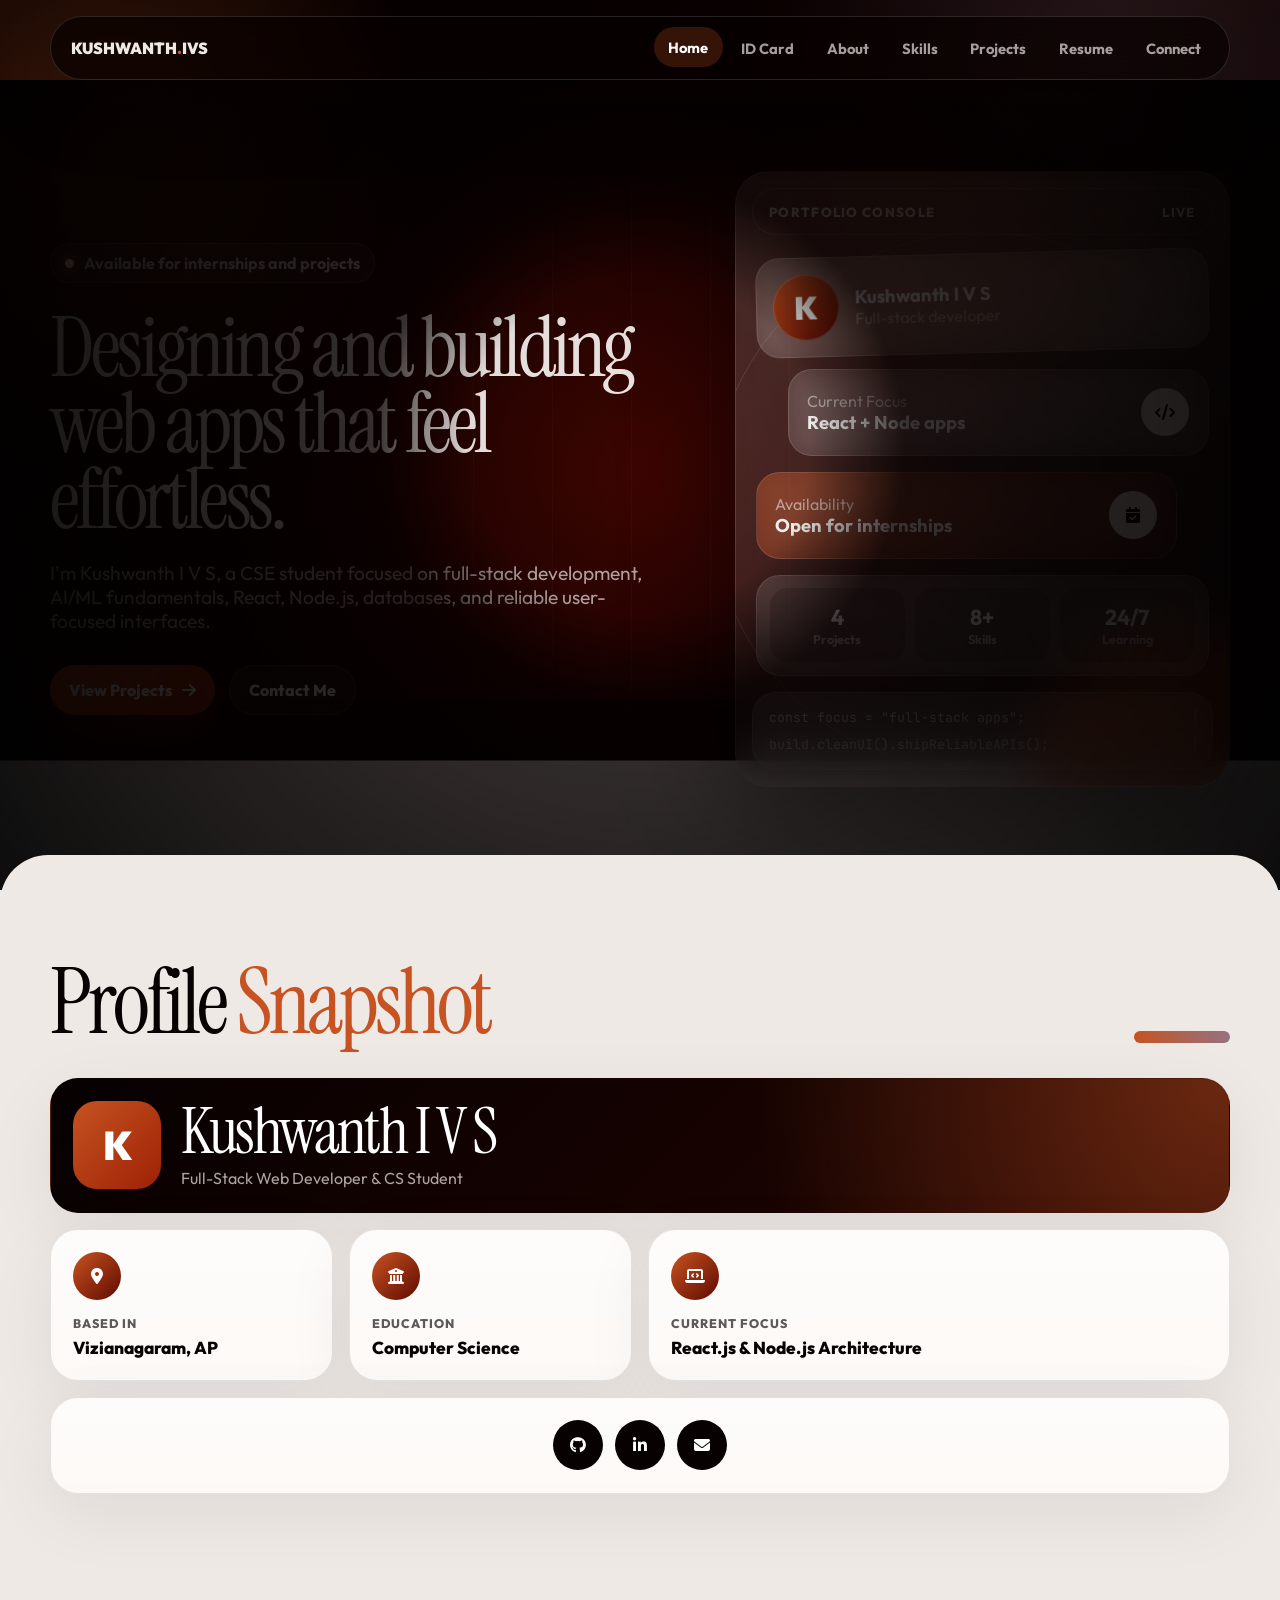
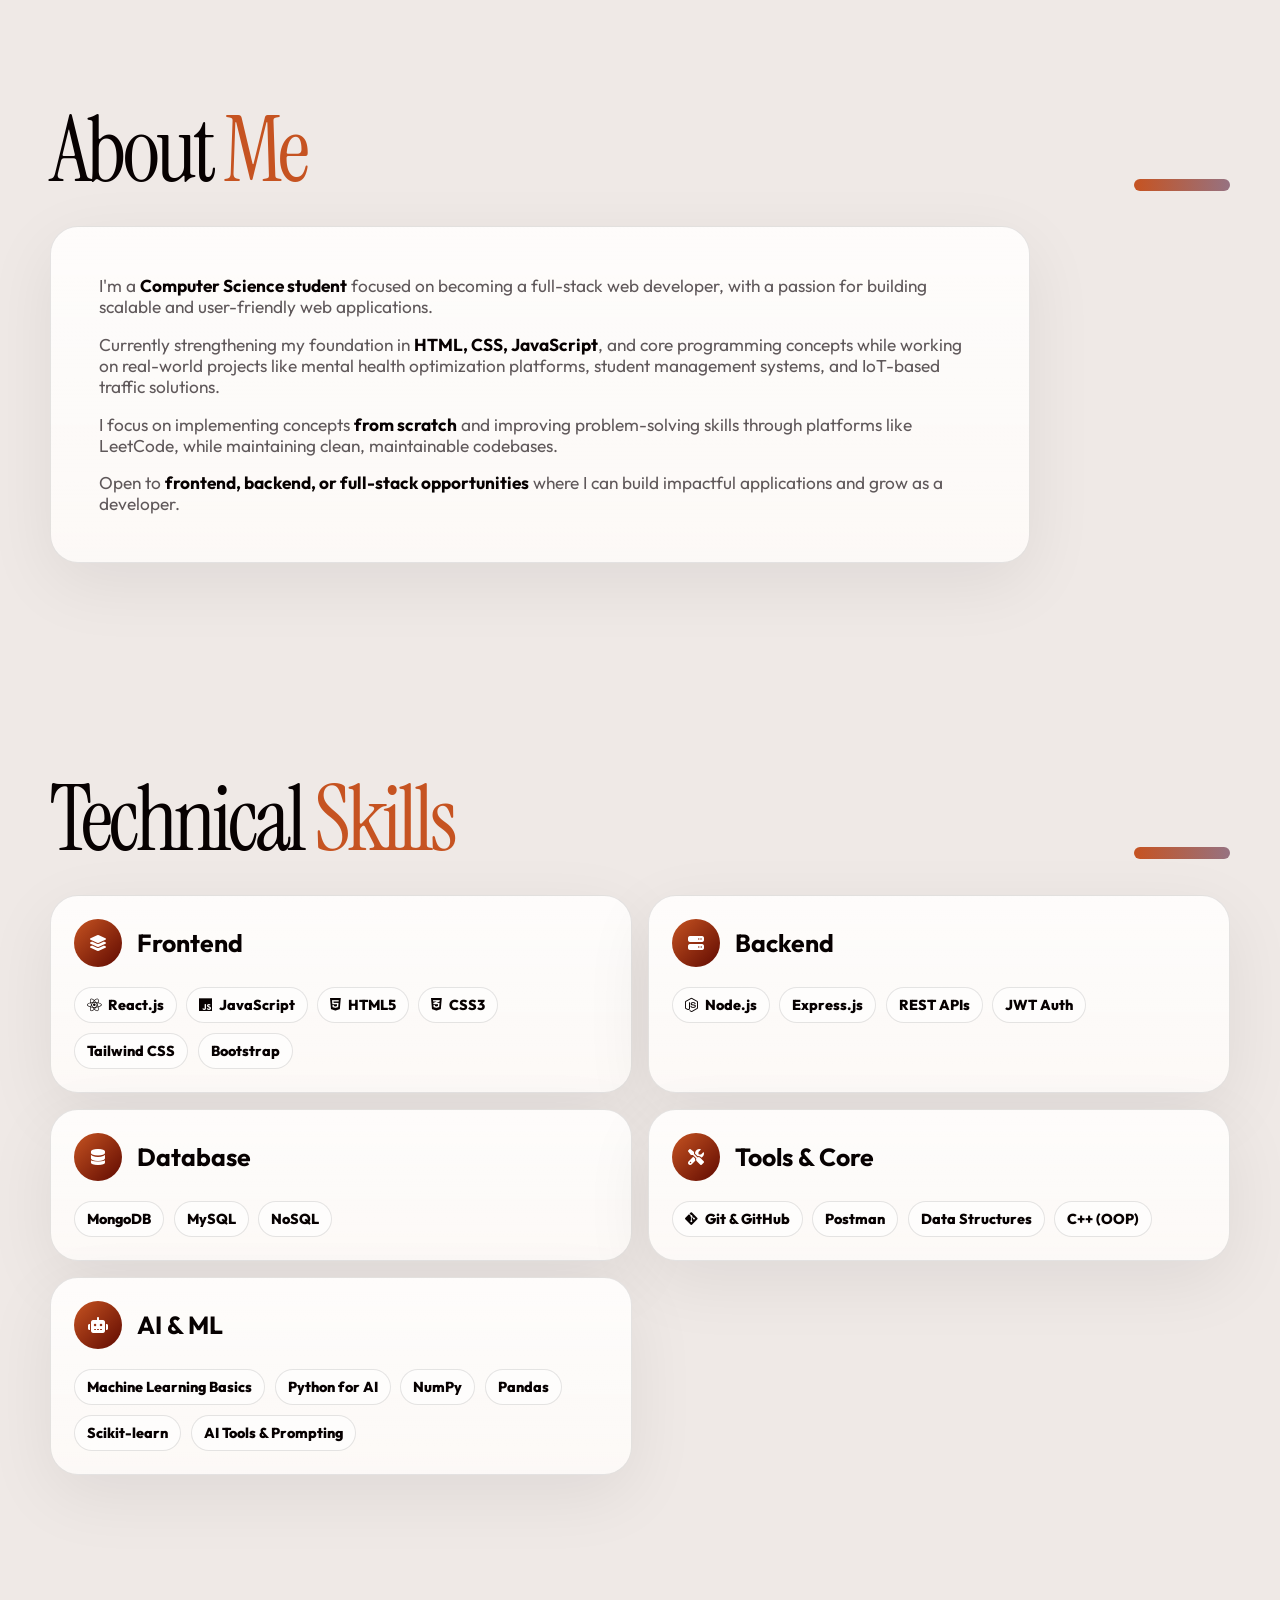
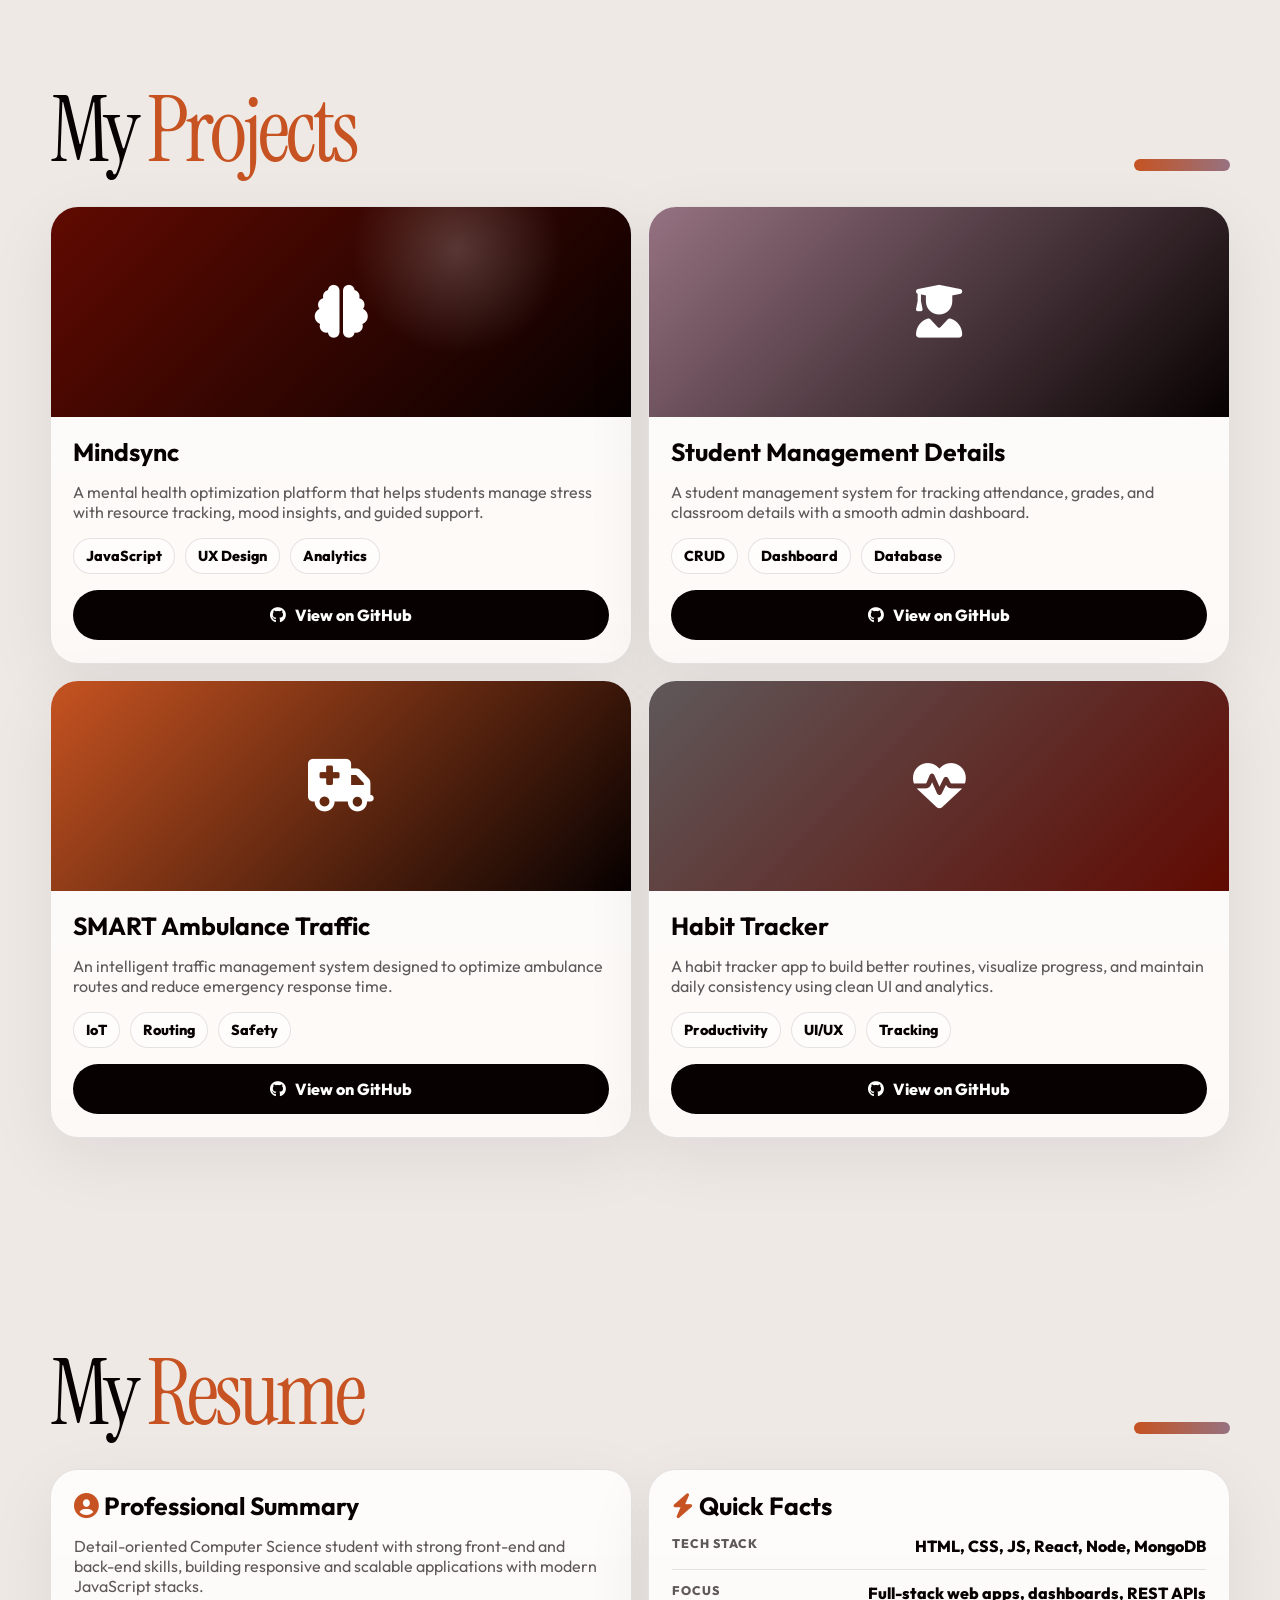
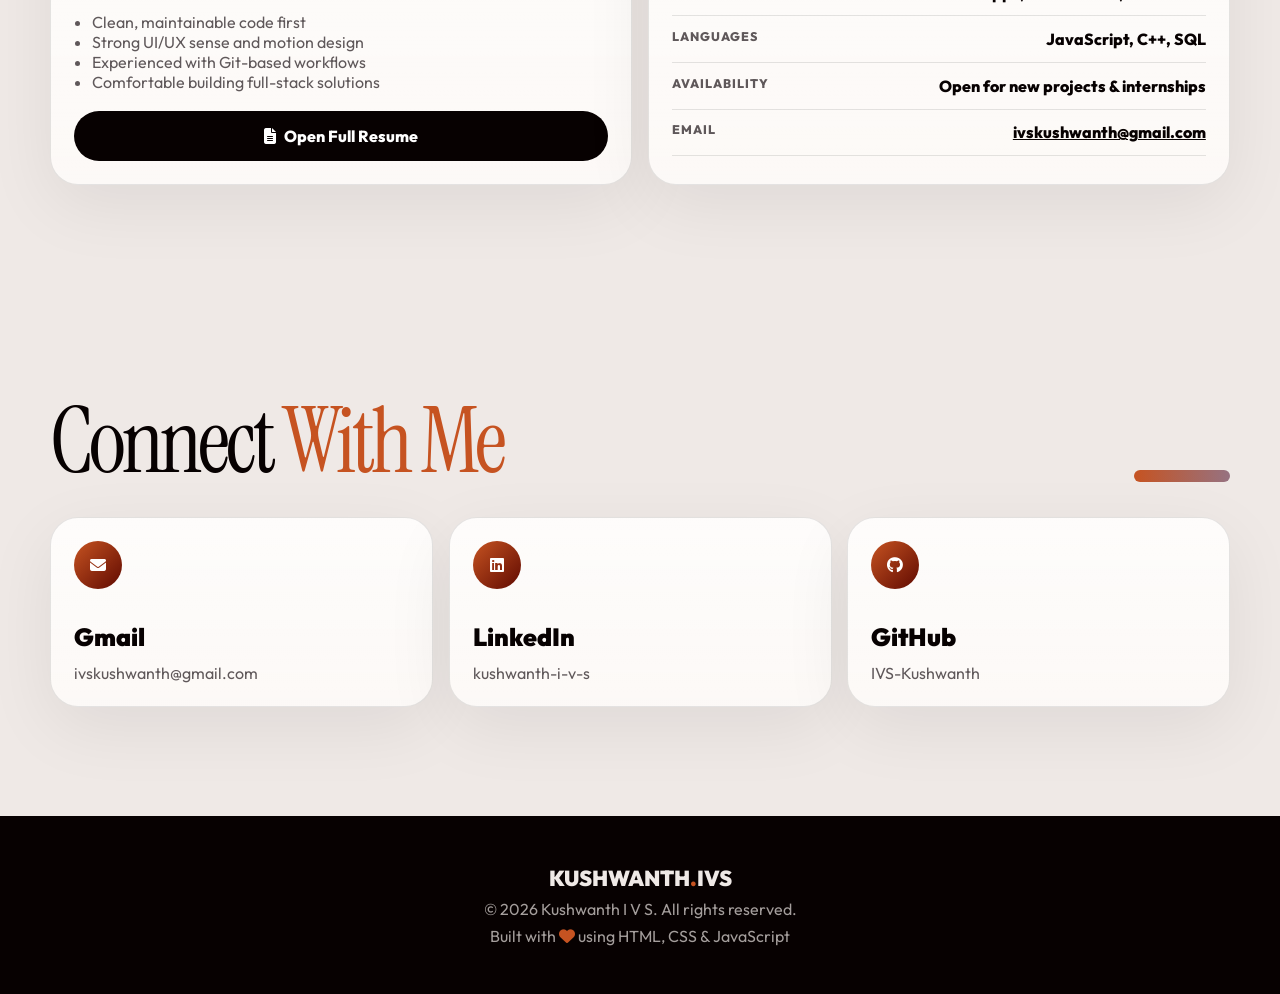
==== commit 16ddeb3f: "Deploy to Vercel" ====
--- a/index.html
+++ b/index.html
@@ -3,18 +3,16 @@
 <head>
     <meta charset="UTF-8">
     <meta name="viewport" content="width=device-width, initial-scale=1.0">
-    <title>Kushwanth I V S | Web Developer & CS Student</title>
-    <meta name="description" content="Kushwanth I V S — Computer Science student and full-stack web developer from Vizianagaram, Andhra Pradesh. Skilled in React, Node.js, MongoDB, and more.">
+    <title>Kushwanth I V S | Full-Stack Web Developer</title>
+    <meta name="description" content="Kushwanth I V S - Computer Science student and full-stack web developer from Vizianagaram, Andhra Pradesh. Skilled in React, Node.js, MongoDB, and more.">
     <link rel="stylesheet" href="styles.css">
     <link rel="preconnect" href="https://fonts.googleapis.com">
     <link rel="preconnect" href="https://fonts.gstatic.com" crossorigin>
-    <link href="https://fonts.googleapis.com/css2?family=Outfit:wght@300;400;500;600;700;800;900&family=JetBrains+Mono:wght@400;700&display=swap" rel="stylesheet">
+    <link href="https://fonts.googleapis.com/css2?family=Instrument+Serif:ital@0;1&family=Outfit:wght@300;400;500;600;700;800;900&family=JetBrains+Mono:wght@400;700&display=swap" rel="stylesheet">
     <link rel="stylesheet" href="https://cdnjs.cloudflare.com/ajax/libs/font-awesome/6.4.0/css/all.min.css">
 </head>
 <body>
-
-    <!-- ===== PARTICLE CANVAS ===== -->
-    <canvas id="particleCanvas"></canvas>
+    <div class="scroll-progress" id="scrollProgress" aria-hidden="true"></div>
 
     <!-- ===== Navigation Bar ===== -->
     <nav class="navbar" id="navbar">
@@ -37,35 +35,67 @@
         </div>
     </nav>
 
-    <!-- ===== Modern Hero Section ===== -->
+    <!-- ===== Hero Section ===== -->
     <section id="home" class="hero-modern">
-        <div class="hero-background"></div>
         <div class="container hero-container">
             <div class="hero-content-wrapper">
-                <div class="hero-badge-modern">
-                    <span class="status-dot"></span>
-                    <span class="status-text">Available for Opportunities</span>
-                </div>
-                <h1 class="hero-heading">
-                    Hi, I'm <br> <span class="text-gradient">Kushwanth I V S</span>
-                </h1>
-                <p class="hero-description">
-                    A passionate Computer Science student and Full-Stack Developer crafting scalable web experiences with clean architecture and modern design.
-                </p>
-                <div class="hero-btn-group">
-                    <a href="#projects" class="btn-primary">
-                        View Projects <i class="fas fa-arrow-right"></i>
-                    </a>
-                    <a href="#skills" class="btn-secondary">
-                        Technical Skills
-                    </a>
-                </div>
-                <div class="hero-tech-stack">
-                    <span>Powered by</span>
-                    <i class="fab fa-react"></i>
-                    <i class="fab fa-node-js"></i>
-                    <i class="fas fa-database"></i>
-                    <i class="fab fa-js"></i>
+                <div class="hero-copy">
+                    <div class="hero-badge-modern">
+                        <span class="status-dot"></span>
+                        <span class="status-text">Available for internships and projects</span>
+                    </div>
+                    <h1 class="hero-heading">
+                        Designing and building web apps that feel effortless.
+                    </h1>
+                    <p class="hero-description">
+                        I'm Kushwanth I V S, a CSE student focused on full-stack development, AI/ML fundamentals, React, Node.js, databases, and reliable user-focused interfaces.
+                    </p>
+                    <div class="hero-btn-group">
+                        <a href="#projects" class="btn-primary">
+                            View Projects <i class="fas fa-arrow-right"></i>
+                        </a>
+                        <a href="mailto:ivskushwanth@gmail.com" class="btn-secondary">
+                            Contact Me
+                        </a>
+                    </div>
+                </div>
+                <div class="hero-visual" aria-label="Developer portfolio dashboard">
+                    <div class="visual-topline">
+                        <span>Portfolio Console</span>
+                        <strong>Live</strong>
+                    </div>
+                    <div class="booking-panel">
+                        <div class="assistant-card">
+                            <span class="assistant-avatar">K</span>
+                            <div>
+                                <strong>Kushwanth I V S</strong>
+                                <p>Full-stack developer</p>
+                            </div>
+                        </div>
+                        <div class="schedule-card">
+                            <div>
+                                <span>Current Focus</span>
+                                <strong>React + Node apps</strong>
+                            </div>
+                            <i class="fas fa-code"></i>
+                        </div>
+                        <div class="schedule-card accent-card">
+                            <div>
+                                <span>Availability</span>
+                                <strong>Open for internships</strong>
+                            </div>
+                            <i class="fas fa-calendar-check"></i>
+                        </div>
+                        <div class="mini-metrics">
+                            <span><strong>4</strong> Projects</span>
+                            <span><strong>8+</strong> Skills</span>
+                            <span><strong>24/7</strong> Learning</span>
+                        </div>
+                    </div>
+                    <div class="visual-code">
+                        <span>const focus = "full-stack apps";</span>
+                        <span>build.cleanUI().shipReliableAPIs();</span>
+                    </div>
                 </div>
             </div>
         </div>
@@ -217,6 +247,22 @@
                         <span class="skill-pill">C++ (OOP)</span>
                     </div>
                 </div>
+
+                <!-- AI & ML -->
+                <div class="skill-box">
+                    <div class="skill-box-header">
+                        <div class="skill-box-icon"><i class="fas fa-robot"></i></div>
+                        <h3>AI &amp; ML</h3>
+                    </div>
+                    <div class="skill-tags">
+                        <span class="skill-pill">Machine Learning Basics</span>
+                        <span class="skill-pill">Python for AI</span>
+                        <span class="skill-pill">NumPy</span>
+                        <span class="skill-pill">Pandas</span>
+                        <span class="skill-pill">Scikit-learn</span>
+                        <span class="skill-pill">AI Tools &amp; Prompting</span>
+                    </div>
+                </div>
             </div>
         </div>
     </section>
@@ -335,7 +381,7 @@
                         <li>Experienced with Git-based workflows</li>
                         <li>Comfortable building full-stack solutions</li>
                     </ul>
-                    <a href="resume.html" class="project-link" id="openResume">
+                    <a href="AI_resume.pdf" class="project-link" id="openResume" target="_blank" rel="noreferrer">
                         <i class="fas fa-file-alt"></i> Open Full Resume
                     </a>
                 </div>
--- a/styles.css
+++ b/styles.css
@@ -1,4 +1,3 @@
-/* ========== Global Styles ========== */
 * {
     margin: 0;
     padding: 0;
@@ -6,911 +5,812 @@
 }
 
 :root {
-    --primary-color: #0f62fe;
-    --secondary-color: #02070f;
-    --accent-color: #00b4ff;
-    --text-color: #f8fbff;
-    --light-text: rgba(248, 251, 255, 0.77);
-    --background-color: #03050d;
-    --card-background: rgba(255, 255, 255, 0.04);
-    --shadow: 0 30px 80px rgba(0, 0, 0, 0.55);
-    --shadow-lg: 0 40px 110px rgba(0, 0, 0, 0.65);
-    --transition: all 0.35s cubic-bezier(0.4, 0, 0.2, 1);
+    --black: #070101;
+    --wine: #600a01;
+    --red: #9e2105;
+    --flame: #c65321;
+    --cream: #efe9e6;
+    --cream-2: #fbf6f2;
+    --stone: #5f585a;
+    --mauve: #967281;
+    --line: rgba(7, 1, 1, 0.1);
+    --white-line: rgba(255, 255, 255, 0.13);
+    --shadow: 0 30px 90px rgba(7, 1, 1, 0.18);
+    --ease: cubic-bezier(0.2, 0.8, 0.2, 1);
 }
 
 html {
     scroll-behavior: smooth;
-    min-height: 100%;
 }
 
 body {
-    font-family: 'Segoe UI', Tahoma, Geneva, Verdana, sans-serif;
-    color: var(--text-color);
-    background: radial-gradient(circle at top left, rgba(15, 98, 254, 0.14), transparent 35%), linear-gradient(180deg, #02070f 0%, #030918 50%, #010206 100%);
     min-height: 100vh;
-    line-height: 1.6;
-    position: relative;
+    font-family: "Outfit", "Segoe UI", sans-serif;
+    color: var(--black);
+    background:
+        radial-gradient(1200px 520px at 50% -180px, rgba(198, 83, 33, 0.2), transparent 62%),
+        linear-gradient(180deg, var(--black) 0 760px, var(--cream) 760px 100%);
+    overflow-x: hidden;
 }
 
 body::before {
-    content: '';
+    content: "";
+    position: fixed;
+    inset: 0;
+    pointer-events: none;
+    background:
+        linear-gradient(rgba(255, 255, 255, 0.035) 1px, transparent 1px),
+        linear-gradient(90deg, rgba(255, 255, 255, 0.025) 1px, transparent 1px);
+    background-size: 64px 64px;
+    mask-image: linear-gradient(#000 0 660px, transparent 980px);
+    z-index: -1;
+}
+
+a {
+    color: inherit;
+}
+
+::selection {
+    background: var(--flame);
+    color: white;
+}
+
+.scroll-progress {
     position: fixed;
     top: 0;
     left: 0;
-    width: 100%;
-    height: 100%;
-    background: url('data:image/svg+xml,<svg xmlns="http://www.w3.org/2000/svg" viewBox="0 0 1200 1000"><defs><linearGradient id="trunkGrad" x1="0%" y1="0%" x2="100%" y2="100%"><stop offset="0%" stop-color="%238B4513"/><stop offset="100%" stop-color="%236B4423"/></linearGradient><linearGradient id="leavesGrad" x1="0%" y1="0%" x2="100%" y2="100%"><stop offset="0%" stop-color="%2300b4ff" stop-opacity="0.85"/><stop offset="50%" stop-color="%230f62fe" stop-opacity="0.65"/><stop offset="100%" stop-color="%2300428a" stop-opacity="0.45"/></linearGradient><radialGradient id="leafGlow" cx="50%" cy="50%" r="50%"><stop offset="0%" stop-color="%2300b4ff" stop-opacity="0.4"/><stop offset="100%" stop-color="%230f62fe" stop-opacity="0.15"/></radialGradient><filter id="leafBlur"><feGaussianBlur stdDeviation="1.5"/></filter></defs><rect x="575" y="500" width="50" height="500" fill="url(%23trunkGrad)" rx="25"/><path d="M600 500 Q550 450 500 400 Q450 350 400 300 Q350 250 300 200 Q250 150 200 100 Q150 50 100 0" stroke="url(%23trunkGrad)" stroke-width="25" fill="none" stroke-linecap="round"/><path d="M600 500 Q650 450 700 400 Q750 350 800 300 Q850 250 900 200 Q950 150 1000 100 Q1050 50 1100 0" stroke="url(%23trunkGrad)" stroke-width="22" fill="none" stroke-linecap="round"/><ellipse cx="600" cy="500" rx="250" ry="180" fill="url(%23leavesGrad)"/><ellipse cx="500" cy="420" rx="180" ry="140" fill="url(%23leavesGrad)"/><ellipse cx="700" cy="420" rx="180" ry="140" fill="url(%23leavesGrad)"/><ellipse cx="450" cy="340" rx="120" ry="95" fill="url(%23leavesGrad)"/><ellipse cx="750" cy="340" rx="120" ry="95" fill="url(%23leavesGrad)"/><ellipse cx="600" cy="300" rx="150" ry="110" fill="url(%23leavesGrad)"/><circle cx="550" cy="380" r="12" fill="url(%23leafGlow)" filter="url(%23leafBlur)"/><circle cx="650" cy="380" r="10" fill="url(%23leafGlow)" filter="url(%23leafBlur)"/><circle cx="500" cy="300" r="11" fill="url(%23leafGlow)" filter="url(%23leafBlur)"/><circle cx="700" cy="300" r="9" fill="url(%23leafGlow)" filter="url(%23leafBlur)"/><circle cx="600" cy="240" r="14" fill="url(%23leafGlow)" filter="url(%23leafBlur)"/><circle cx="450" cy="260" r="8" fill="url(%23leafGlow)" filter="url(%23leafBlur)"/><circle cx="750" cy="260" r="7" fill="url(%23leafGlow)" filter="url(%23leafBlur)"/></svg>') no-repeat center bottom;
-    background-size: 1000px auto;
-    opacity: 0.35;
-    pointer-events: none;
-    z-index: -1;
-
-}
-
-
-
-::selection {
-    background: rgba(15, 98, 254, 0.65);
-    color: #fff;
-}
-
-button,
-input,
-textarea,
-select {
-    font: inherit;
+    z-index: 999;
+    width: var(--scroll-progress, 0%);
+    height: 4px;
+    background: linear-gradient(90deg, var(--flame), #fff0d9);
+    box-shadow: 0 0 24px rgba(198, 83, 33, 0.7);
 }
 
 .container {
-    max-width: 1200px;
+    width: min(1180px, calc(100% - 40px));
     margin: 0 auto;
-    padding: 0 20px;
-}
-
-/* ========== Navigation ========== */
+}
+
+/* Navigation */
 .navbar {
-    background: rgba(2, 4, 18, 0.92);
-    backdrop-filter: blur(16px);
-    box-shadow: 0 25px 70px rgba(0, 0, 0, 0.42);
     position: sticky;
-    top: 0;
+    top: 16px;
     z-index: 100;
-    border-bottom: 1px solid rgba(15, 98, 254, 0.15);
+    width: min(1180px, calc(100% - 24px));
+    margin: 16px auto 0;
+    border: 1px solid var(--white-line);
+    border-radius: 999px;
+    background: rgba(7, 1, 1, 0.72);
+    backdrop-filter: blur(18px);
+    box-shadow: 0 24px 70px rgba(7, 1, 1, 0.25);
 }
 
 .nav-container {
     display: flex;
+    align-items: center;
     justify-content: space-between;
-    align-items: center;
-    padding: 1.2rem 20px;
+    gap: 1rem;
+    padding: 0.7rem 0.85rem 0.7rem 1.25rem;
 }
 
 .nav-logo {
-    font-size: 1.85rem;
-    font-weight: 800;
-    letter-spacing: -0.5px;
+    font-weight: 900;
 }
 
 .logo-text {
-    background: linear-gradient(135deg, var(--primary-color), var(--accent-color));
-    -webkit-background-clip: text;
-    -webkit-text-fill-color: transparent;
-    background-clip: text;
-
+    color: var(--cream);
+}
+
+.logo-dot {
+    color: var(--flame);
 }
 
 .nav-menu {
     display: flex;
+    align-items: center;
+    gap: 0.25rem;
     list-style: none;
-    gap: 2rem;
 }
 
 .nav-link {
-    color: var(--text-color);
+    display: inline-flex;
+    align-items: center;
+    justify-content: center;
+    min-height: 40px;
+    padding: 0 0.9rem;
+    border-radius: 999px;
+    color: rgba(239, 233, 230, 0.68);
     text-decoration: none;
-    font-weight: 600;
-    letter-spacing: 0.04em;
-    position: relative;
-    transition: var(--transition);
+    font-size: 0.92rem;
+    font-weight: 700;
+    transition: color 0.25s ease, background 0.25s ease, transform 0.25s ease;
 }
 
 .nav-link:hover,
 .nav-link.active {
-    color: var(--accent-color);
-}
-
-.nav-link::after {
-    content: '';
-    position: absolute;
-    bottom: -6px;
-    left: 0;
-    width: 0;
-    height: 3px;
-    background: linear-gradient(90deg, var(--primary-color), var(--accent-color));
-    transition: var(--transition);
-    border-radius: 999px;
-}
-
-.nav-link:hover::after,
-.nav-link.active::after {
-    width: 100%;
+    color: white;
+    background: rgba(198, 83, 33, 0.24);
+    transform: translateY(-1px);
 }
 
 .hamburger {
     display: none;
     flex-direction: column;
-    gap: 6px;
+    justify-content: center;
+    gap: 5px;
+    width: 42px;
+    height: 42px;
+    border: 1px solid var(--white-line);
+    border-radius: 50%;
     cursor: pointer;
 }
 
 .hamburger span {
-    width: 26px;
-    height: 3px;
-    background: var(--text-color);
+    width: 18px;
+    height: 2px;
+    margin: 0 auto;
+    background: var(--cream);
     border-radius: 999px;
-    transition: var(--transition);
-}
-
-/* ========== Hero Section ========== */
-.hero {
-    min-height: 100vh;
-    background: radial-gradient(circle at top right, rgba(26, 143, 255, 0.18), transparent 26%), linear-gradient(135deg, #020818 0%, #02050f 45%, #02020a 100%);
-    display: flex;
+    transition: transform 0.25s ease, opacity 0.25s ease;
+}
+
+/* Shared */
+section {
+    scroll-margin-top: 110px;
+}
+
+.section-title {
+    display: flex;
+    align-items: end;
+    justify-content: space-between;
+    gap: 1.5rem;
+    margin-bottom: 2.2rem;
+}
+
+.section-title h2 {
+    max-width: 760px;
+    color: var(--black);
+    font-family: "Instrument Serif", Georgia, serif;
+    font-size: clamp(3rem, 7vw, 6.8rem);
+    font-weight: 400;
+    line-height: 0.88;
+    letter-spacing: -0.045em;
+}
+
+.gradient-text,
+.text-gradient {
+    color: var(--flame);
+}
+
+.title-underline {
+    width: 96px;
+    height: 12px;
+    border-radius: 999px;
+    background: linear-gradient(90deg, var(--flame), var(--mauve));
+    flex: 0 0 auto;
+}
+
+.reveal-up,
+.bento-card,
+.skill-box,
+.project-card,
+.resume-card,
+.social-card {
+    opacity: 0;
+    transform: translateY(34px) scale(0.98);
+}
+
+.is-visible {
+    animation: revealUp 0.9s var(--ease) forwards;
+    animation-delay: var(--reveal-delay, 0s);
+}
+
+/* Hero */
+.hero-modern {
+    min-height: calc(100vh - 90px);
+    display: flex;
+    align-items: center;
+    padding: 5.2rem 0 6rem;
+    color: var(--cream);
+    position: relative;
+    isolation: isolate;
+    --spotlight-x: 50%;
+    --spotlight-y: 45%;
+    --spotlight-radius: 170px;
+}
+
+.hero-modern::before {
+    content: "";
+    position: absolute;
+    inset: -140px -15vw auto;
+    height: 760px;
+    background:
+        radial-gradient(circle at 18% 28%, rgba(198, 83, 33, 0.3), transparent 22%),
+        radial-gradient(circle at 78% 16%, rgba(150, 114, 129, 0.2), transparent 24%),
+        radial-gradient(circle at 50% 70%, rgba(96, 10, 1, 0.58), transparent 42%),
+        linear-gradient(145deg, #020000 0%, #0d0100 52%, #020000 100%);
+    z-index: -2;
+}
+
+.hero-modern::after {
+    content: "";
+    position: absolute;
+    inset: 0;
+    background:
+        radial-gradient(
+            circle at var(--spotlight-x) var(--spotlight-y),
+            rgba(7, 1, 1, 0) 0,
+            rgba(7, 1, 1, 0.05) var(--spotlight-radius),
+            rgba(7, 1, 1, 0.82) calc(var(--spotlight-radius) + 95px),
+            rgba(2, 0, 0, 0.97) 100%
+        ),
+        linear-gradient(120deg, rgba(255, 255, 255, 0.02), transparent 24%, rgba(198, 83, 33, 0.03) 78%, transparent),
+        repeating-linear-gradient(90deg, transparent 0 78px, rgba(255, 255, 255, 0.018) 78px 79px);
+    opacity: 0.98;
+    z-index: 6;
+    pointer-events: none;
+    transition: opacity 0.25s ease;
+}
+
+.hero-modern.is-spotlight-active::after {
+    opacity: 1;
+}
+
+.hero-content-wrapper {
+    position: relative;
+    z-index: 2;
+    display: grid;
+    grid-template-columns: minmax(0, 1.03fr) minmax(360px, 0.82fr);
+    gap: clamp(2rem, 5vw, 4.5rem);
+    align-items: center;
+}
+
+.hero-copy {
+    animation: heroTextIn 1s var(--ease) both;
+}
+
+.hero-badge-modern {
+    display: inline-flex;
+    align-items: center;
+    gap: 0.65rem;
+    margin-bottom: 1.6rem;
+    padding: 0.58rem 0.85rem;
+    border: 1px solid var(--white-line);
+    border-radius: 999px;
+    background: rgba(255, 255, 255, 0.06);
+    color: rgba(239, 233, 230, 0.82);
+    font-weight: 700;
+    backdrop-filter: blur(14px);
+}
+
+.status-dot {
+    width: 9px;
+    height: 9px;
+    border-radius: 50%;
+    background: #fff0d9;
+    box-shadow: 0 0 0 6px rgba(198, 83, 33, 0.2), 0 0 22px rgba(198, 83, 33, 0.8);
+    animation: statusPulse 2.3s ease-in-out infinite;
+}
+
+.hero-heading {
+    max-width: 790px;
+    font-family: "Instrument Serif", Georgia, serif;
+    font-size: clamp(3.2rem, 6.6vw, 6.4rem);
+    font-weight: 400;
+    line-height: 0.9;
+    letter-spacing: -0.045em;
+}
+
+.hero-description {
+    max-width: 650px;
+    margin-top: 1.5rem;
+    color: rgba(239, 233, 230, 0.72);
+    font-size: clamp(1.05rem, 1.5vw, 1.23rem);
+}
+
+.hero-btn-group {
+    display: flex;
+    flex-wrap: wrap;
+    gap: 0.85rem;
+    margin-top: 2rem;
+}
+
+.btn-primary,
+.btn-secondary,
+.project-link {
+    display: inline-flex;
     align-items: center;
     justify-content: center;
-    text-align: center;
-    padding: 3rem 0;
+    gap: 0.55rem;
+    min-height: 50px;
+    padding: 0 1.2rem;
+    border-radius: 999px;
+    font-weight: 800;
+    text-decoration: none;
+    transition: transform 0.25s ease, box-shadow 0.25s ease, background 0.25s ease;
+}
+
+.btn-primary {
+    color: white;
+    background: linear-gradient(135deg, var(--flame), var(--red));
+    box-shadow: 0 20px 50px rgba(198, 83, 33, 0.32);
+}
+
+.btn-secondary {
+    color: var(--cream);
+    border: 1px solid var(--white-line);
+    background: rgba(255, 255, 255, 0.06);
+}
+
+.btn-primary:hover,
+.btn-secondary:hover,
+.project-link:hover {
+    transform: translateY(-3px);
+    box-shadow: 0 20px 45px rgba(7, 1, 1, 0.18);
+}
+
+.hero-visual {
+    min-height: 560px;
+    padding: 1rem;
+    border: 1px solid var(--white-line);
+    border-radius: 34px;
+    background:
+        linear-gradient(180deg, rgba(255, 255, 255, 0.12), rgba(255, 255, 255, 0.04)),
+        radial-gradient(circle at top, rgba(198, 83, 33, 0.28), transparent 45%),
+        rgba(255, 255, 255, 0.06);
+    backdrop-filter: blur(22px);
+    box-shadow: 0 34px 110px rgba(0, 0, 0, 0.42);
     position: relative;
     overflow: hidden;
-}
-
-.hero::before,
-.hero::after {
-    content: '';
+    animation: heroPanelIn 1s 0.15s var(--ease) both, panelFloat 7s ease-in-out 1.2s infinite;
+}
+
+.hero-visual::before {
+    content: "";
     position: absolute;
+    width: 540px;
+    height: 540px;
+    inset: 60px auto auto 50%;
+    border: 1px solid rgba(239, 233, 230, 0.12);
     border-radius: 50%;
-    filter: blur(35px);
-    opacity: 0.65;
-    pointer-events: none;
-
-}
-
-.hero::before {
-    width: 320px;
-    height: 320px;
-    top: 10%;
-    left: 8%;
-    background: rgba(0, 180, 255, 0.12);
-}
-
-.hero::after {
-    width: 420px;
-    height: 420px;
-    bottom: 10%;
-    right: 6%;
-    background: rgba(15, 98, 254, 0.14);
-}
-
-
-
-.hero-overlay {
+    transform: translateX(-50%);
+    animation: rotateSlow 18s linear infinite;
+}
+
+.hero-visual::after {
+    content: "";
     position: absolute;
-    inset: 0;
-    background: radial-gradient(circle at 10% 20%, rgba(0, 180, 255, 0.22), transparent 16%), radial-gradient(circle at 75% 25%, rgba(15, 98, 254, 0.14), transparent 18%), linear-gradient(180deg, transparent 0%, rgba(0, 0, 0, 0.10) 50%, transparent 100%);
-    pointer-events: none;
-
-}
-
-
-
-.hero-content {
+    inset: auto -110px -140px auto;
+    width: 300px;
+    height: 300px;
+    border-radius: 50%;
+    background: rgba(198, 83, 33, 0.55);
+    filter: blur(30px);
+    animation: glowPulse 5s ease-in-out infinite;
+}
+
+.visual-topline {
     position: relative;
     z-index: 2;
-    max-width: 900px;
-
-}
-
-
-
-.hero-badge {
+    display: flex;
+    align-items: center;
+    justify-content: space-between;
+    padding: 0.92rem 1rem;
+    border: 1px solid var(--white-line);
+    border-radius: 999px;
+    color: rgba(239, 233, 230, 0.7);
+    font-size: 0.82rem;
+    font-weight: 800;
+    text-transform: uppercase;
+    letter-spacing: 0.1em;
+}
+
+.visual-topline strong {
+    color: #fff0d9;
+}
+
+.booking-panel {
+    position: relative;
+    z-index: 2;
+    display: grid;
+    gap: 1rem;
+    padding: 1.1rem 0.25rem 1rem;
+}
+
+.assistant-card,
+.schedule-card,
+.mini-metrics,
+.visual-code {
+    border: 1px solid rgba(255, 255, 255, 0.14);
+    border-radius: 24px;
+    background: rgba(255, 255, 255, 0.1);
+    backdrop-filter: blur(16px);
+}
+
+.assistant-card {
+    display: flex;
+    align-items: center;
+    gap: 1rem;
+    padding: 1rem;
+    transform: rotate(-1.5deg);
+    animation: cardFloat 5.4s ease-in-out infinite;
+}
+
+.assistant-avatar {
+    display: grid;
+    place-items: center;
+    width: 66px;
+    height: 66px;
+    border-radius: 50%;
+    color: white;
+    background: linear-gradient(135deg, var(--flame), var(--wine));
+    font-size: 2rem;
+    font-weight: 900;
+    box-shadow: inset 0 0 0 1px rgba(255, 255, 255, 0.18);
+}
+
+.assistant-card strong,
+.schedule-card strong {
+    display: block;
+    color: white;
+    font-size: 1.15rem;
+}
+
+.assistant-card p,
+.schedule-card span {
+    color: rgba(239, 233, 230, 0.64);
+}
+
+.schedule-card {
+    display: flex;
+    align-items: center;
+    justify-content: space-between;
+    gap: 1rem;
+    padding: 1.15rem;
+    margin-left: 2rem;
+    animation: cardFloat 5.8s 0.4s ease-in-out infinite;
+}
+
+.schedule-card i {
+    display: grid;
+    place-items: center;
+    width: 48px;
+    height: 48px;
+    border-radius: 50%;
+    color: var(--black);
+    background: var(--cream);
+}
+
+.accent-card {
+    margin-left: 0;
+    margin-right: 2rem;
+    background: linear-gradient(135deg, rgba(198, 83, 33, 0.45), rgba(96, 10, 1, 0.32));
+    animation-delay: 0.8s;
+}
+
+.mini-metrics {
+    display: grid;
+    grid-template-columns: repeat(3, 1fr);
+    gap: 0.65rem;
+    padding: 0.8rem;
+}
+
+.mini-metrics span {
+    display: grid;
+    gap: 0.1rem;
+    padding: 0.9rem 0.7rem;
+    border-radius: 18px;
+    color: rgba(239, 233, 230, 0.66);
+    background: rgba(7, 1, 1, 0.18);
+    text-align: center;
+    font-size: 0.78rem;
+    font-weight: 700;
+}
+
+.mini-metrics strong {
+    color: white;
+    font-size: 1.35rem;
+}
+
+.visual-code {
+    position: relative;
+    z-index: 2;
+    display: grid;
+    gap: 0.65rem;
+    padding: 1rem;
+    color: rgba(239, 233, 230, 0.76);
+    font-family: "JetBrains Mono", monospace;
+    font-size: 0.82rem;
+}
+
+.visual-code span {
+    display: inline-block;
+    max-width: 100%;
+    overflow: hidden;
+    white-space: nowrap;
+    border-right: 1px solid rgba(239, 233, 230, 0.38);
+    animation: typeLine 3.6s steps(38, end) infinite alternate;
+}
+
+.visual-code span:nth-child(2) {
+    animation-delay: 0.8s;
+}
+
+/* Content Sections */
+.bento-section,
+.about,
+.skills-modern,
+.projects,
+.resume,
+.social {
+    padding: 6.8rem 0;
+    background: var(--cream);
+    position: relative;
+}
+
+.bento-section {
+    border-radius: 48px 48px 0 0;
+    margin-top: -2.2rem;
+}
+
+.bento-grid,
+.skills-modern-grid,
+.projects-grid,
+.resume-grid,
+.social-links {
+    display: grid;
+    gap: 1rem;
+}
+
+.bento-grid {
+    grid-template-columns: repeat(4, 1fr);
+}
+
+.skills-modern-grid,
+.projects-grid,
+.resume-grid {
+    grid-template-columns: repeat(2, minmax(0, 1fr));
+}
+
+.social-links {
+    grid-template-columns: repeat(3, minmax(0, 1fr));
+}
+
+.bento-card,
+.about-text,
+.skill-box,
+.project-card,
+.resume-card,
+.social-card {
+    border: 1px solid var(--line);
+    border-radius: 28px;
+    background:
+        linear-gradient(180deg, rgba(255, 255, 255, 0.7), rgba(255, 255, 255, 0.36)),
+        var(--cream-2);
+    box-shadow: 0 20px 70px rgba(7, 1, 1, 0.07);
+    transition: transform 0.28s ease, box-shadow 0.28s ease, border-color 0.28s ease;
+}
+
+.bento-card:hover,
+.skill-box:hover,
+.project-card:hover,
+.resume-card:hover,
+.social-card:hover {
+    transform: translateY(-8px) scale(1.01);
+    border-color: rgba(198, 83, 33, 0.3);
+    box-shadow: var(--shadow);
+}
+
+.bento-card {
+    padding: 1.4rem;
+}
+
+.bento-intro {
+    grid-column: span 4;
+    display: flex;
+    align-items: center;
+    gap: 1.25rem;
+    color: white;
+    background:
+        radial-gradient(circle at top right, rgba(198, 83, 33, 0.46), transparent 40%),
+        linear-gradient(135deg, var(--black), #210401);
+}
+
+.avatar-container {
+    display: grid;
+    place-items: center;
+    width: 88px;
+    height: 88px;
+    border-radius: 24px;
+    background: linear-gradient(135deg, var(--flame), var(--red));
+    color: white;
+    font-size: 2.5rem;
+    font-weight: 900;
+}
+
+.intro-info h3 {
+    font-family: "Instrument Serif", Georgia, serif;
+    font-size: clamp(2.4rem, 5vw, 4.2rem);
+    font-weight: 400;
+    line-height: 0.9;
+    letter-spacing: -0.04em;
+}
+
+.role-text {
+    margin-top: 0.45rem;
+    color: rgba(239, 233, 230, 0.7);
+}
+
+.bento-icon,
+.skill-box-icon,
+.social-icon-wrap {
+    display: grid;
+    place-items: center;
+    width: 48px;
+    height: 48px;
+    border-radius: 50%;
+    color: white;
+    background: linear-gradient(135deg, var(--flame), var(--wine));
+}
+
+.bento-icon {
+    margin-bottom: 1rem;
+}
+
+.bento-content h4,
+.resume-facts strong {
+    color: var(--stone);
+    font-size: 0.78rem;
+    font-weight: 800;
+    text-transform: uppercase;
+    letter-spacing: 0.08em;
+}
+
+.bento-content p {
+    margin-top: 0.35rem;
+    color: var(--black);
+    font-size: 1.08rem;
+    font-weight: 800;
+}
+
+.bento-focus {
+    grid-column: span 2;
+}
+
+.bento-links {
+    grid-column: span 4;
+    display: flex;
+    justify-content: center;
+    gap: 0.75rem;
+}
+
+.bento-social-link {
+    display: grid;
+    place-items: center;
+    width: 50px;
+    height: 50px;
+    border-radius: 50%;
+    color: white;
+    background: var(--black);
+    text-decoration: none;
+    transition: transform 0.25s ease, background 0.25s ease;
+}
+
+.bento-social-link:hover {
+    background: var(--flame);
+    transform: translateY(-3px) rotate(8deg);
+}
+
+.about-content {
+    max-width: 980px;
+}
+
+.about-text {
+    padding: clamp(1.5rem, 4vw, 3rem);
+    font-size: 1.08rem;
+}
+
+.about-text p {
+    color: var(--stone);
+    margin-bottom: 1.05rem;
+}
+
+.about-text p:last-child {
+    margin-bottom: 0;
+}
+
+.about-text strong {
+    color: var(--black);
+}
+
+.skill-box,
+.resume-card,
+.social-card {
+    padding: 1.45rem;
+}
+
+.skill-box-header {
+    display: flex;
+    align-items: center;
+    gap: 0.9rem;
+    margin-bottom: 1.25rem;
+}
+
+.skill-box h3,
+.resume-card h3,
+.project-info h3 {
+    color: var(--black);
+    font-size: 1.55rem;
+    line-height: 1.08;
+}
+
+.skill-tags,
+.project-tags {
+    display: flex;
+    flex-wrap: wrap;
+    gap: 0.6rem;
+}
+
+.skill-pill,
+.tag {
     display: inline-flex;
     align-items: center;
-    gap: 0.5rem;
-    padding: 0.8rem 1.4rem;
-    margin-bottom: 1.3rem;
+    gap: 0.4rem;
+    padding: 0.5rem 0.75rem;
+    border: 1px solid var(--line);
     border-radius: 999px;
-    background: rgba(255, 255, 255, 0.05);
-    border: 1px solid rgba(0, 180, 255, 0.14);
-    color: rgba(248, 251, 255, 0.8);
-    font-size: 0.95rem;
-    letter-spacing: 0.08em;
-    text-transform: uppercase;
-    backdrop-filter: blur(8px);
-
-}
-
-
-
-.hero-title {
-    font-size: clamp(4rem, 12vw, 8rem);
-    font-weight: 900;
-    margin-bottom: 0.65rem;
-    line-height: 0.92;
-    letter-spacing: 0.12em;
-    cursor: pointer;
-    transition: all 0.6s cubic-bezier(0.4, 0, 0.2, 1);
-    text-transform: uppercase;
-    background: linear-gradient(135deg, #ffffff 0%, #00b4ff 50%, #0f62fe 100%);
-    -webkit-background-clip: text;
-    -webkit-text-fill-color: transparent;
-    background-clip: text;
-    text-shadow: 0 0 40px rgba(0, 180, 255, 0.5);
-
-}
-
-
-
-.hero-name {
-    font-size: clamp(3rem, 6vw, 5rem);
+    color: var(--black);
+    background: rgba(255, 255, 255, 0.56);
+    font-size: 0.9rem;
     font-weight: 800;
-    opacity: 1;
-    
-    transition: all 0.8s cubic-bezier(0.4, 0, 0.2, 1);
-    color: #b2f2ff;
-    text-shadow: 0 0 30px rgba(0, 210, 255, 0.9), 0 0 60px rgba(15, 98, 254, 0.6), 0 0 120px rgba(0, 210, 255, 0.3);
-
-}
-
-
-
-.welcome-title:hover + .hero-name,
-.hero-name:hover {
-    opacity: 1;
-    transform: translateY(0) scale(1);
-}
-
-.hero-subtitle {
-    font-size: 1.15rem;
-    margin: 1.4rem auto 2rem;
-    color: rgba(248, 251, 255, 0.82);
-    max-width: 720px;
-    line-height: 1.8;
-}
-
-.hero-actions {
-    display: flex;
-    justify-content: center;
-    flex-wrap: wrap;
-    gap: 1rem;
-    margin-bottom: 1.5rem;
-}
-
-.hero-notes {
-    display: inline-flex;
-    flex-wrap: wrap;
-    gap: 0.8rem 1rem;
-    justify-content: center;
-    color: rgba(248, 251, 255, 0.7);
-    font-size: 0.94rem;
-    letter-spacing: 0.04em;
-}
-
-.hero-notes span {
-    background: rgba(255, 255, 255, 0.05);
-    border: 1px solid rgba(0, 180, 255, 0.1);
-    border-radius: 999px;
-    padding: 0.85rem 1.15rem;
-    backdrop-filter: blur(12px);
-}
-
-
-
-.hero-actions {
-    display: flex;
-    justify-content: center;
-    flex-wrap: wrap;
-    gap: 1rem;
-}
-
-.cta-button,
-.cta-outline,
-.project-link {
-    display: inline-flex;
-    align-items: center;
-    justify-content: center;
-    gap: 0.5rem;
-    padding: 0.95rem 2rem;
-    border-radius: 999px;
-    font-weight: 700;
-    letter-spacing: 0.02em;
-    transition: var(--transition);
-    text-decoration: none;
-}
-
-.cta-button {
-    background: linear-gradient(135deg, var(--primary-color), var(--accent-color));
-    color: white;
-    box-shadow: 0 20px 50px rgba(15, 98, 254, 0.25);
-}
-
-.cta-outline {
-    border: 1px solid rgba(255, 255, 255, 0.18);
-    color: white;
-}
-
-.cta-button:hover,
-.cta-outline:hover,
-.project-link:hover {
-    transform: translateY(-3px);
-}
-
-.cta-outline:hover {
-    background: rgba(255, 255, 255, 0.08);
-}
-
-/* ========== Section Styling ========== */
-.section-title {
-    text-align: center;
-    margin-bottom: 3rem;
-}
-
-.section-title h2 {
-    font-size: clamp(2rem, 4vw, 3rem);
-    color: white;
-    margin-bottom: 1rem;
-}
-
-.title-underline {
-    width: 100px;
-    height: 4px;
-    background: linear-gradient(90deg, var(--primary-color), var(--accent-color));
-    border-radius: 999px;
-    margin: 0 auto;
-}
-
-/* ========== ID Card Section ========== */
-.id-card-section {
-    padding: 5rem 0;
-    background: radial-gradient(circle at top left, rgba(15, 98, 254, 0.14), transparent 40%), #02050d;
-}
-
-.card-shell {
-    display: flex;
-    justify-content: center;
-    align-items: center;
-    perspective: 1600px;
-}
-
-.id-card {
-    width: min(720px, 100%);
-    min-height: 320px;
-    background: linear-gradient(145deg, rgba(255, 255, 255, 0.08), rgba(255, 255, 255, 0.02));
-    backdrop-filter: blur(20px);
-    border: 1px solid rgba(255, 255, 255, 0.1);
-    border-radius: 28px;
-    padding: 2.5rem;
-    box-shadow: 0 8px 32px rgba(0, 0, 0, 0.12), 0 2px 8px rgba(0, 0, 0, 0.08), inset 0 1px 0 rgba(255, 255, 255, 0.1);
-    transform-style: preserve-3d;
-    transform: rotateY(-8deg) rotateX(2deg);
-
-    position: relative;
+}
+
+.project-card {
     overflow: hidden;
-    transition: all 0.4s cubic-bezier(0.4, 0, 0.2, 1);
-}
-
-.id-card:hover {
-    transform: rotateY(-4deg) rotateX(1deg) translateY(-8px);
-    box-shadow: 0 16px 48px rgba(0, 0, 0, 0.18), 0 4px 16px rgba(0, 0, 0, 0.12), inset 0 1px 0 rgba(255, 255, 255, 0.15);
-}
-
-.id-card::after {
-    content: '';
-    position: absolute;
-    inset: 0;
-    background: radial-gradient(circle at 20% 20%, rgba(0, 180, 255, 0.08), transparent 50%);
-    pointer-events: none;
-    mix-blend-mode: overlay;
-}
-
-.id-card::before {
-    content: '';
-    position: absolute;
-    inset: -2px;
-    background: linear-gradient(135deg, rgba(255, 255, 255, 0.1), rgba(0, 180, 255, 0.05));
-    filter: blur(8px);
-    opacity: 0.8;
-    pointer-events: none;
-    border-radius: 30px;
-}
-
-
-
-
-
-.id-card-main {
-    display: flex;
-    gap: 2rem;
-    flex-wrap: wrap;
-    align-items: center;
-    position: relative;
-    z-index: 1;
-}
-
-.id-card-profile {
-    flex: 0 0 260px;
-    display: flex;
-    align-items: center;
-    gap: 1.4rem;
-}
-
-.profile-copy {
-    display: flex;
-    flex-direction: column;
-    gap: 0.4rem;
-}
-
-.photo-ring {
-    width: 150px;
-    height: 150px;
-    border-radius: 28px;
-    background: linear-gradient(135deg, rgba(0, 180, 255, 0.18), rgba(15, 98, 254, 0.14));
-    display: grid;
-    place-items: center;
-    position: relative;
-    overflow: hidden;
-    box-shadow: 0 0 80px rgba(0, 180, 255, 0.2);
-}
-
-.photo-ring::before {
-    content: '';
-    position: absolute;
-    inset: 0;
-    background: radial-gradient(circle, rgba(0, 180, 255, 0.22), transparent 46%);
-
-}
-
-
-
-.photo-image {
-    width: 110px;
-    height: 110px;
-    border-radius: 20px;
-    background: linear-gradient(135deg, #0f62fe, #003bb6);
+}
+
+.project-glow-ring {
+    display: none;
+}
+
+.project-placeholder {
+    min-height: 210px;
     display: grid;
     place-items: center;
     color: white;
-    font-size: 3rem;
-    font-weight: 900;
-    letter-spacing: -0.08em;
-    box-shadow: inset 0 0 22px rgba(255, 255, 255, 0.14);
-}
-
-.id-card-name {
-    font-size: 2.2rem;
-    font-weight: 900;
-    color: #d1f7ff;
-}
-
-.id-card-role {
-    color: rgba(255, 255, 255, 0.78);
-    font-size: 0.95rem;
-    letter-spacing: 0.18em;
-    text-transform: uppercase;
-}
-
-.id-card-details {
-    flex: 1;
-    position: relative;
-    z-index: 1;
-}
-
-.detail-list {
-    list-style: none;
-    padding: 0;
-    margin: 0;
-    display: grid;
-    gap: 0.8rem;
-}
-
-.detail-list li {
-    background: rgba(255, 255, 255, 0.05);
-    border: 1px solid rgba(0, 180, 255, 0.15);
-    border-radius: 15px;
-    padding: 0.8rem 1rem;
-    color: rgba(255, 255, 255, 0.9);
-    font-size: 0.95rem;
-    line-height: 1.6;
-}
-
-.detail-list strong {
-    color: var(--accent-color);
-}
-
-.id-card-footer {
-    margin-top: 1.8rem;
-    padding: 1rem 1.2rem;
-    border-radius: 20px;
-    background: rgba(255, 255, 255, 0.04);
-    display: flex;
-    justify-content: space-between;
-    align-items: center;
-    border: 1px solid rgba(0, 180, 255, 0.14);
-    position: relative;
-    z-index: 1;
-}
-
-.id-card-footer strong {
-    color: white;
-}
-
-@media (max-width: 860px) {
-    .id-card {
-        min-height: auto;
-        border-radius: 40px;
-    }
-
-    .id-card-main {
-        flex-direction: column;
-    }
-
-    .id-card-profile {
-        flex-direction: column;
-        width: 100%;
-        align-items: flex-start;
-    }
-
-    .id-card-details {
-        grid-template-columns: 1fr;
-    }
-
-    .detail-list {
-        display: flex;
-        flex-direction: column;
-        gap: 0.6rem;
-    }
-}
-
-/* ========== About Section ========== */
-.about {
-    padding: 6rem 0;
-    background: #02040d;
-}
-
-.about-content {
-    max-width: 900px;
-    margin: 0 auto;
-}
-
-.about-text {
-    background: linear-gradient(145deg, rgba(255, 255, 255, 0.08), rgba(255, 255, 255, 0.02));
-    backdrop-filter: blur(20px);
-    padding: 3rem;
-    border-radius: 32px;
-    box-shadow: 0 20px 60px rgba(0, 0, 0, 0.15), 0 8px 24px rgba(0, 0, 0, 0.1), inset 0 1px 0 rgba(255, 255, 255, 0.1);
-    font-size: 1.1rem;
-    line-height: 1.9;
-    border: 1px solid rgba(255, 255, 255, 0.12);
-    transition: all 0.5s cubic-bezier(0.4, 0, 0.2, 1);
-    position: relative;
-    overflow: hidden;
-}
-
-.about-text::before {
-    content: '';
-    position: absolute;
-    top: 0;
-    left: -100%;
-    width: 100%;
-    height: 100%;
-    background: linear-gradient(90deg, transparent, rgba(0, 180, 255, 0.1), transparent);
-    transition: left 0.6s ease;
-}
-
-.about-text:hover::before {
-    left: 100%;
-}
-
-.about-text:hover {
-    transform: translateY(-8px) scale(1.02);
-    box-shadow: 0 32px 80px rgba(0, 0, 0, 0.2), 0 12px 32px rgba(0, 0, 0, 0.15), inset 0 1px 0 rgba(255, 255, 255, 0.15);
-    border-color: rgba(0, 180, 255, 0.2);
-}
-
-.about-text p {
-    color: rgba(248, 251, 255, 0.85);
-    margin-bottom: 1.5rem;
-}
-
-.skills-section {
-    margin-top: 2.5rem;
-    padding-top: 2.5rem;
-    border-top: 1px solid rgba(255, 255, 255, 0.06);
-}
-
-.skills-section h3 {
-    font-size: 1.4rem;
-    margin-bottom: 1.3rem;
-    background: linear-gradient(135deg, var(--primary-color), var(--accent-color));
-    -webkit-background-clip: text;
-    -webkit-text-fill-color: transparent;
-}
-
-.skills-list {
-    display: flex;
-    flex-wrap: wrap;
+    font-size: 3.3rem;
+    background:
+        radial-gradient(circle at 70% 20%, rgba(239, 233, 230, 0.22), transparent 24%),
+        linear-gradient(135deg, var(--wine), var(--black));
+}
+
+.project-card:nth-child(2) .project-placeholder {
+    background: linear-gradient(135deg, var(--mauve), var(--black));
+}
+
+.project-card:nth-child(3) .project-placeholder {
+    background: linear-gradient(135deg, var(--flame), var(--black));
+}
+
+.project-card:nth-child(4) .project-placeholder {
+    background: linear-gradient(135deg, var(--stone), var(--wine));
+}
+
+.project-placeholder i {
+    animation: iconFloat 4s ease-in-out infinite;
+}
+
+.project-info {
+    display: flex;
+    flex-direction: column;
     gap: 1rem;
-}
-
-.skills-grid {
-    display: grid;
-    gap: 1.2rem;
-    grid-template-columns: repeat(auto-fit, minmax(250px, 1fr));
-}
-
-.skill-block {
-    background: rgba(255, 255, 255, 0.05);
-    border: 1px solid rgba(0, 180, 255, 0.12);
-    border-radius: 24px;
-    padding: 1.5rem;
-    box-shadow: 0 30px 80px rgba(0, 0, 0, 0.18);
-}
-
-.skill-block h4 {
-    margin-bottom: 0.9rem;
-    font-size: 1.05rem;
-    color: var(--accent-color);
-}
-
-.skill-block p {
-    color: rgba(248, 251, 255, 0.8);
-    line-height: 1.75;
-}
-
-.skill-item {
-    background: rgba(15, 98, 254, 0.15);
-    color: white;
-    padding: 0.75rem 1.3rem;
-    border-radius: 999px;
-    font-size: 0.95rem;
-    font-weight: 600;
-    transition: var(--transition);
-}
-
-.skill-item:hover {
-    transform: translateY(-4px) scale(1.04);
-    box-shadow: 0 20px 45px rgba(15, 98, 254, 0.2);
-}
-
-/* ========== Resume Section ========== */
-.resume {
-    padding: 6rem 0;
-    background: linear-gradient(180deg, #01030c 0%, #020612 100%);
-}
-
-.resume-grid {
-    display: grid;
-    gap: 2rem;
-    grid-template-columns: repeat(auto-fit, minmax(300px, 1fr));
-}
-
-.resume-card {
-    background: rgba(255, 255, 255, 0.04);
-    border: 1px solid rgba(255, 255, 255, 0.08);
-    border-radius: 24px;
-    padding: 2rem;
-    box-shadow: var(--shadow);
-}
-
-.resume-card h3 {
-    color: white;
-    margin-bottom: 1rem;
-    font-size: 1.4rem;
-}
-
+    padding: 1.4rem;
+}
+
+.project-info p,
 .resume-card p,
 .resume-card li {
-    color: rgba(248, 251, 255, 0.78);
-    font-size: 1rem;
-    line-height: 1.8;
-}
-
-.resume-card ul {
-    list-style: disc;
-    padding-left: 1.2rem;
-    margin: 1rem 0;
-}
-
-.resume-facts {
-    display: grid;
-    gap: 1rem;
-}
-
-.resume-facts div {
-    display: flex;
-    justify-content: space-between;
-    gap: 1rem;
-    border-bottom: 1px solid rgba(255, 255, 255, 0.08);
-    padding-bottom: 0.9rem;
-}
-
-.resume-facts strong {
-    color: var(--accent-color);
-}
-
-.resume-facts span {
-    color: rgba(248, 251, 255, 0.78);
-    text-align: right;
-}
-
-/* ========== Social Section ========== */
-.social {
-    padding: 6rem 0;
-    background: radial-gradient(circle at top right, rgba(15, 98, 254, 0.14), transparent 30%), #02040d;
-}
-
-.social-links {
-    display: grid;
-    grid-template-columns: repeat(auto-fit, minmax(240px, 1fr));
-    gap: 2rem;
-    max-width: 1000px;
-    margin: 0 auto;
-}
-
-.social-card {
-    background: rgba(255, 255, 255, 0.04);
-    padding: 2.4rem;
-    border-radius: 24px;
-    text-align: center;
-    text-decoration: none;
-    color: var(--text-color);
-    box-shadow: var(--shadow);
-    transition: var(--transition);
-    border: 1px solid rgba(255, 255, 255, 0.08);
-    position: relative;
-    overflow: hidden;
-    opacity: 1;
-    
-}
-
-
-
-
-
-.social-card::before {
-    content: '';
-    position: absolute;
-    top: 0;
-    left: -100%;
-    width: 100%;
-    height: 100%;
-    background: linear-gradient(135deg, rgba(15, 98, 254, 0.08), rgba(0, 180, 255, 0.08));
-    transition: var(--transition);
-}
-
-.social-card:hover {
-    transform: translateY(-12px) scale(1.02) rotateY(0deg);
-    border-color: rgba(15, 98, 254, 0.25);
-    box-shadow: var(--shadow-lg);
-}
-
-.social-card:hover::before {
-    left: 0;
-}
-
-.social-card i {
-    font-size: 3.5rem;
-    background: linear-gradient(135deg, var(--primary-color), var(--accent-color));
-    -webkit-background-clip: text;
-    -webkit-text-fill-color: transparent;
-    background-clip: text;
-    margin-bottom: 1rem;
-    display: block;
-    transition: var(--transition);
-}
-
-.social-card:hover i {
-    font-size: 4rem;
-}
-
-.social-card span {
-    font-size: 1.15rem;
-    font-weight: 700;
-    display: block;
-    letter-spacing: 0.08em;
-    color: white;
-}
-
-/* ========== Projects Section ========== */
-.projects {
-    padding: 6rem 0;
-    background: #02040d;
-}
-
-.projects-grid {
-    display: grid;
-    grid-template-columns: repeat(auto-fit, minmax(320px, 1fr));
-    gap: 2.5rem;
-}
-
-.project-card {
-    background: rgba(255, 255, 255, 0.04);
-    border-radius: 24px;
-    overflow: hidden;
-    box-shadow: var(--shadow);
-    display: flex;
-    flex-direction: column;
-    border: 1px solid rgba(255, 255, 255, 0.08);
-    opacity: 1;
-
-}
-
-
-
-
-
-.project-placeholder {
-    background: linear-gradient(135deg, #0f62fe, #002354);
-    height: 220px;
-    display: flex;
-    align-items: center;
-    justify-content: center;
-    color: white;
-    font-size: 3.2rem;
-    position: relative;
-    overflow: hidden;
-    background-size: 300% 300%;
-
-}
-
-.project-placeholder::before {
-    content: '';
-    position: absolute;
-    top: 0;
-    left: -100%;
-    width: 100%;
-    height: 100%;
-    background: linear-gradient(90deg, transparent, rgba(255, 255, 255, 0.22), transparent);
-
-}
-
-.project-info {
-    padding: 2rem;
-    display: flex;
-    flex-direction: column;
-    gap: 1rem;
-}
-
-.project-info h3 {
-    font-size: 1.65rem;
-    color: white;
-}
-
-.project-info p {
-    color: rgba(248, 251, 255, 0.78);
-    line-height: 1.75;
-}
-
-.project-tags {
-    display: flex;
-    gap: 0.65rem;
-    flex-wrap: wrap;
-}
-
-.tag {
-    background: rgba(15, 98, 254, 0.15);
-    color: white;
-    padding: 0.45rem 0.95rem;
-    border-radius: 999px;
-    font-size: 0.85rem;
-    font-weight: 700;
-    transition: var(--transition);
-    border: 1px solid rgba(15, 98, 254, 0.3);
-}
-
-.tag:hover {
-    background: linear-gradient(135deg, var(--primary-color), var(--accent-color));
-    color: white;
-    border-color: transparent;
+    color: var(--stone);
 }
 
 .project-links {
@@ -920,501 +820,359 @@
 .project-link {
     width: 100%;
     color: white;
-    background: linear-gradient(135deg, var(--primary-color), var(--accent-color));
-    border-radius: 999px;
-    padding: 0.95rem 1.2rem;
+    background: var(--black);
+}
+
+.resume-card h3 {
+    margin-bottom: 1rem;
+}
+
+.resume-card h3 i {
+    color: var(--flame);
+}
+
+.resume-card ul {
+    margin: 1rem 0 1.2rem;
+    padding-left: 1.1rem;
+}
+
+.resume-facts {
+    display: grid;
+    gap: 0.8rem;
+}
+
+.resume-facts div {
+    display: flex;
+    justify-content: space-between;
+    gap: 1rem;
+    padding-bottom: 0.8rem;
+    border-bottom: 1px solid var(--line);
+}
+
+.resume-facts span {
+    max-width: 64%;
+    color: var(--black);
+    text-align: right;
+    font-weight: 800;
+}
+
+.social-card {
+    min-height: 190px;
+    display: flex;
+    flex-direction: column;
+    justify-content: space-between;
+    color: var(--black);
     text-decoration: none;
-    font-weight: 700;
+}
+
+.social-name {
+    display: block;
+    margin-top: 1.5rem;
+    font-size: 1.55rem;
+    font-weight: 900;
+}
+
+.social-handle {
+    display: block;
+    margin-top: 0.25rem;
+    color: var(--stone);
+    word-break: break-word;
+}
+
+.footer {
+    padding: 3rem 0;
+    color: rgba(239, 233, 230, 0.68);
+    background: var(--black);
+}
+
+.footer-inner {
+    display: grid;
+    gap: 0.45rem;
     text-align: center;
-    box-shadow: 0 15px 35px rgba(15, 98, 254, 0.28);
-}
-
-.project-link:hover {
-    opacity: 0.95;
-    transform: translateY(-2px);
-}
-
-/* ========== Footer ========== */
-.footer {
-    background: linear-gradient(135deg, #020719 0%, #00070e 100%);
-    color: rgba(255, 255, 255, 0.78);
-    text-align: center;
-    padding: 3rem 2rem;
-    border-top: 1px solid rgba(15, 98, 254, 0.2);
-}
-
-.footer p {
-    margin-bottom: 0.75rem;
-    font-size: 0.95rem;
-}
-
-.footer i {
-    color: var(--primary-color);
-
-}
-
-
-
-
-
-
-
-
-
-
-
-
-
-
-
-
-
-@media (max-width: 768px) {
+}
+
+.footer-logo {
+    color: var(--cream);
+    font-size: 1.35rem;
+    font-weight: 900;
+}
+
+.footer-note i {
+    color: var(--flame);
+}
+
+/* Animations */
+@keyframes revealUp {
+    from {
+        opacity: 0;
+        transform: translateY(34px) scale(0.98);
+    }
+    to {
+        opacity: 1;
+        transform: translateY(0) scale(1);
+    }
+}
+
+@keyframes heroTextIn {
+    from {
+        opacity: 0;
+        transform: translateX(-32px);
+        filter: blur(8px);
+    }
+    to {
+        opacity: 1;
+        transform: translateX(0);
+        filter: blur(0);
+    }
+}
+
+@keyframes heroPanelIn {
+    from {
+        opacity: 0;
+        transform: translateY(42px) rotate(3deg) scale(0.94);
+        filter: blur(10px);
+    }
+    to {
+        opacity: 1;
+        transform: translateY(0) rotate(0) scale(1);
+        filter: blur(0);
+    }
+}
+
+@keyframes panelFloat {
+    0%,
+    100% {
+        translate: 0 0;
+    }
+    50% {
+        translate: 0 -14px;
+    }
+}
+
+@keyframes cardFloat {
+    0%,
+    100% {
+        transform: translateY(0) rotate(-1.5deg);
+    }
+    50% {
+        transform: translateY(-12px) rotate(1deg);
+    }
+}
+
+@keyframes iconFloat {
+    0%,
+    100% {
+        transform: translateY(0) scale(1);
+    }
+    50% {
+        transform: translateY(-10px) scale(1.05);
+    }
+}
+
+@keyframes statusPulse {
+    0%,
+    100% {
+        box-shadow: 0 0 0 6px rgba(198, 83, 33, 0.2), 0 0 22px rgba(198, 83, 33, 0.8);
+    }
+    50% {
+        box-shadow: 0 0 0 12px rgba(198, 83, 33, 0.04), 0 0 34px rgba(198, 83, 33, 0.52);
+    }
+}
+
+@keyframes rotateSlow {
+    from {
+        transform: translateX(-50%) rotate(0deg);
+    }
+    to {
+        transform: translateX(-50%) rotate(360deg);
+    }
+}
+
+@keyframes glowPulse {
+    0%,
+    100% {
+        opacity: 0.7;
+        transform: scale(1);
+    }
+    50% {
+        opacity: 0.42;
+        transform: scale(1.12);
+    }
+}
+
+@keyframes backgroundSweep {
+    from {
+        background-position: 0 0, 0 0;
+    }
+    to {
+        background-position: 380px 0, 160px 0;
+    }
+}
+
+@keyframes typeLine {
+    0%,
+    22% {
+        width: 0;
+    }
+    76%,
+    100% {
+        width: 100%;
+    }
+}
+
+/* Responsive */
+@media (max-width: 980px) {
+    .hero-content-wrapper,
+    .resume-grid,
+    .social-links {
+        grid-template-columns: 1fr;
+    }
+
+    .hero-visual {
+        max-width: 620px;
+    }
+}
+
+@media (max-width: 900px) {
+    .navbar {
+        top: 8px;
+        width: calc(100% - 16px);
+        border-radius: 26px;
+    }
+
     .nav-menu {
         display: none;
         position: absolute;
-        top: 70px;
+        top: calc(100% + 8px);
         left: 0;
         right: 0;
-        background: rgba(2, 4, 18, 0.98);
-        backdrop-filter: blur(16px);
-        flex-direction: column;
-        gap: 0;
-        border-bottom: 2px solid var(--primary-color);
+        padding: 0.65rem;
+        border: 1px solid var(--white-line);
+        border-radius: 24px;
+        background: rgba(7, 1, 1, 0.95);
+        box-shadow: var(--shadow);
     }
 
     .nav-menu.active {
-        display: flex;
-    }
-
-    .nav-item {
-        border-bottom: 1px solid rgba(255, 255, 255, 0.08);
-    }
-
-    .nav-link {
-        padding: 1rem 1.5rem;
-        display: block;
+        display: grid;
     }
 
     .hamburger {
         display: flex;
     }
-
-    .hero {
-        min-height: 70vh;
-    }
-
-    .hero-title {
-        font-size: 2.4rem;
-    }
-
-    .hero-subtitle {
-        font-size: 1rem;
-    }
-
-    .section-title h2 {
-        font-size: 2rem;
-    }
-
-    .projects-grid,
-    .resume-grid,
-    .social-links {
+}
+
+@media (max-width: 760px) {
+    .container {
+        width: min(100% - 28px, 1180px);
+    }
+
+    .section-title {
+        display: block;
+    }
+
+    .title-underline {
+        margin-top: 1rem;
+    }
+
+    .hero-modern {
+        padding-top: 4.5rem;
+    }
+
+    .hero-heading {
+        font-size: clamp(2.9rem, 13vw, 4.4rem);
+    }
+
+    .hero-btn-group,
+    .btn-primary,
+    .btn-secondary {
+        width: 100%;
+    }
+
+    .bento-grid,
+    .skills-modern-grid,
+    .projects-grid {
         grid-template-columns: 1fr;
     }
 
-    .skills-list {
-        justify-content: center;
-    }
-
-    .about-text,
+    .bento-intro,
+    .bento-focus,
+    .bento-links {
+        grid-column: span 1;
+    }
+
+    .bento-intro {
+        align-items: flex-start;
+        flex-direction: column;
+    }
+
+    .mini-metrics {
+        grid-template-columns: 1fr;
+    }
+
+    .schedule-card,
+    .accent-card {
+        margin-left: 0;
+        margin-right: 0;
+    }
+
+    .resume-facts div {
+        display: grid;
+    }
+
+    .resume-facts span {
+        max-width: 100%;
+        text-align: left;
+    }
+}
+
+@media (max-width: 520px) {
+    .hero-visual {
+        min-height: auto;
+        border-radius: 28px;
+    }
+
+    .visual-code {
+        font-size: 0.68rem;
+    }
+
+    .bento-section,
+    .about,
+    .skills-modern,
+    .projects,
+    .resume,
+    .social {
+        padding: 4.6rem 0;
+    }
+}
+
+@media (pointer: coarse) {
+    .hero-modern {
+        --spotlight-radius: 520px;
+    }
+
+    .hero-modern::after {
+        opacity: 0.45;
+    }
+}
+
+@media (prefers-reduced-motion: reduce) {
+    *,
+    *::before,
+    *::after {
+        animation-duration: 0.001ms !important;
+        animation-iteration-count: 1 !important;
+        scroll-behavior: auto !important;
+        transition-duration: 0.001ms !important;
+    }
+
+    .reveal-up,
+    .bento-card,
+    .skill-box,
+    .project-card,
     .resume-card,
-    .id-card,
-    .social-card,
-    .project-card {
-        padding: 1.8rem;
-    }
-
-    .project-placeholder {
-        height: 180px;
-        font-size: 2.5rem;
-    }
-}
-
-@media (max-width: 480px) {
-    .nav-container {
-        padding: 1rem 15px;
-    }
-
-    .hero-title {
-        font-size: 1.8rem;
-    }
-
-    .hero-subtitle {
-        font-size: 0.95rem;
-    }
-
-    .hero {
-        min-height: 60vh;
-        padding: 1.5rem;
-    }
-
-    .cta-button,
-    .cta-outline,
-    .project-link {
-        padding: 0.8rem 1.5rem;
-        font-size: 0.9rem;
-    }
-
     .social-card {
-        padding: 1.5rem;
-    }
-
-    .social-card i {
-        font-size: 2.8rem;
-    }
-
-    .project-info {
-        padding: 1.4rem;
-    }
-
-    .project-info h3 {
-        font-size: 1.35rem;
-    }
-
-    .skill-item {
-        padding: 0.5rem 0.95rem;
-        font-size: 0.85rem;
-    }
-}
-
-
-
-/* ========== Premium Redesign 2026 ========== */
-
-/* Hero Modern */
-.hero-modern {
-    min-height: 100vh;
-    display: flex;
-    align-items: center;
-    justify-content: center;
-    position: relative;
-    overflow: hidden;
-    background: radial-gradient(circle at 50% 0%, rgba(15, 98, 254, 0.15) 0%, rgba(2, 5, 15, 1) 50%, rgba(1, 2, 8, 1) 100%);
-    padding: 6rem 20px;
-    text-align: center;
-}
-.hero-background {
-    position: absolute;
-    inset: 0;
-    background: 
-        radial-gradient(circle at 15% 50%, rgba(0, 180, 255, 0.08), transparent 40%),
-        radial-gradient(circle at 85% 30%, rgba(15, 98, 254, 0.08), transparent 40%);
-    z-index: 0;
-}
-.hero-content-wrapper {
-    position: relative;
-    z-index: 2;
-    max-width: 800px;
-    display: flex;
-    flex-direction: column;
-    align-items: center;
-}
-.hero-badge-modern {
-    display: inline-flex;
-    align-items: center;
-    gap: 10px;
-    padding: 8px 16px;
-    background: rgba(255, 255, 255, 0.03);
-    border: 1px solid rgba(255, 255, 255, 0.1);
-    border-radius: 100px;
-    margin-bottom: 2rem;
-    backdrop-filter: blur(10px);
-}
-.status-dot {
-    width: 8px;
-    height: 8px;
-    background: #00ff88;
-    border-radius: 50%;
-    box-shadow: 0 0 10px #00ff88;
-}
-.status-text {
-    font-size: 0.85rem;
-    color: rgba(255, 255, 255, 0.8);
-    letter-spacing: 0.5px;
-    font-weight: 500;
-}
-.hero-heading {
-    font-size: clamp(3rem, 6vw, 5rem);
-    font-weight: 800;
-    line-height: 1.1;
-    margin-bottom: 1.5rem;
-    color: #fff;
-    letter-spacing: -0.02em;
-}
-.text-gradient {
-    background: linear-gradient(135deg, #00b4ff, #0f62fe);
-    -webkit-background-clip: text;
-    -webkit-text-fill-color: transparent;
-    display: inline-block;
-}
-.hero-description {
-    font-size: 1.15rem;
-    color: rgba(255, 255, 255, 0.65);
-    line-height: 1.6;
-    max-width: 600px;
-    margin-bottom: 2.5rem;
-}
-.hero-btn-group {
-    display: flex;
-    gap: 1rem;
-    margin-bottom: 3rem;
-}
-.btn-primary {
-    background: #0f62fe;
-    color: #fff;
-    padding: 14px 28px;
-    border-radius: 8px;
-    font-weight: 600;
-    text-decoration: none;
-    display: inline-flex;
-    align-items: center;
-    gap: 10px;
-    transition: all 0.3s ease;
-    border: 1px solid transparent;
-}
-.btn-primary:hover {
-    background: #004ecc;
-    transform: translateY(-2px);
-    box-shadow: 0 10px 20px rgba(15, 98, 254, 0.3);
-}
-.btn-secondary {
-    background: rgba(255, 255, 255, 0.05);
-    color: #fff;
-    padding: 14px 28px;
-    border-radius: 8px;
-    font-weight: 600;
-    text-decoration: none;
-    border: 1px solid rgba(255, 255, 255, 0.1);
-    transition: all 0.3s ease;
-}
-.btn-secondary:hover {
-    background: rgba(255, 255, 255, 0.1);
-    transform: translateY(-2px);
-}
-.hero-tech-stack {
-    display: flex;
-    align-items: center;
-    gap: 1.5rem;
-    color: rgba(255, 255, 255, 0.4);
-    font-size: 1.5rem;
-}
-.hero-tech-stack span {
-    font-size: 0.9rem;
-    text-transform: uppercase;
-    letter-spacing: 1px;
-    margin-right: 0.5rem;
-}
-.hero-tech-stack i {
-    transition: color 0.3s ease;
-}
-.hero-tech-stack i:hover {
-    color: #fff;
-}
-
-/* Bento Section */
-.bento-section {
-    padding: 8rem 0;
-    background: #010208;
-}
-.bento-grid {
-    display: grid;
-    grid-template-columns: repeat(4, 1fr);
-    gap: 1.5rem;
-    max-width: 1000px;
-    margin: 0 auto;
-}
-.bento-card {
-    background: rgba(255, 255, 255, 0.02);
-    border: 1px solid rgba(255, 255, 255, 0.05);
-    border-radius: 24px;
-    padding: 2rem;
-    transition: transform 0.3s ease, background 0.3s ease, border-color 0.3s ease;
-    backdrop-filter: blur(10px);
-}
-.bento-card:hover {
-    transform: translateY(-5px);
-    background: rgba(255, 255, 255, 0.04);
-    border-color: rgba(255, 255, 255, 0.1);
-}
-.bento-intro {
-    grid-column: span 4;
-    display: flex;
-    align-items: center;
-    gap: 2rem;
-    background: linear-gradient(135deg, rgba(15, 98, 254, 0.1) 0%, rgba(255, 255, 255, 0.02) 100%);
-}
-.avatar-container {
-    width: 100px;
-    height: 100px;
-    background: linear-gradient(135deg, #00b4ff, #0f62fe);
-    border-radius: 24px;
-    display: flex;
-    align-items: center;
-    justify-content: center;
-    font-size: 2.5rem;
-    font-weight: 800;
-    color: #fff;
-    box-shadow: 0 10px 30px rgba(15, 98, 254, 0.4);
-    flex-shrink: 0;
-}
-.intro-info h3 {
-    font-size: 2rem;
-    color: #fff;
-    margin-bottom: 0.5rem;
-}
-.intro-info .role-text {
-    color: #00b4ff;
-    font-weight: 500;
-    font-size: 1.1rem;
-}
-.bento-icon {
-    font-size: 2rem;
-    color: #0f62fe;
-    margin-bottom: 1rem;
-}
-.bento-content h4 {
-    color: rgba(255, 255, 255, 0.6);
-    font-size: 0.9rem;
-    text-transform: uppercase;
-    letter-spacing: 1px;
-    margin-bottom: 0.5rem;
-}
-.bento-content p {
-    color: #fff;
-    font-size: 1.1rem;
-    font-weight: 500;
-}
-.bento-location, .bento-education {
-    grid-column: span 1;
-}
-.bento-focus {
-    grid-column: span 2;
-}
-.bento-links {
-    grid-column: span 4;
-    display: flex;
-    justify-content: center;
-    gap: 1.5rem;
-    padding: 1.5rem;
-}
-.bento-social-link {
-    width: 50px;
-    height: 50px;
-    border-radius: 50%;
-    background: rgba(255, 255, 255, 0.05);
-    display: flex;
-    align-items: center;
-    justify-content: center;
-    color: #fff;
-    font-size: 1.2rem;
-    text-decoration: none;
-    transition: all 0.3s ease;
-}
-.bento-social-link:hover {
-    background: #0f62fe;
-    transform: translateY(-3px);
-}
-
-@media (max-width: 768px) {
-    .bento-intro {
-        flex-direction: column;
-        text-align: center;
-    }
-    .bento-grid {
-        grid-template-columns: 1fr;
-    }
-    .bento-location, .bento-education, .bento-focus, .bento-links, .bento-intro {
-        grid-column: span 1;
-    }
-    .hero-btn-group {
-        flex-direction: column;
-        width: 100%;
-    }
-    .btn-primary, .btn-secondary {
-        width: 100%;
-        justify-content: center;
-    }
-}
-
-/* Skills Modern */
-.skills-modern {
-    padding: 8rem 0;
-    background: #02040a;
-}
-.skills-modern-grid {
-    display: grid;
-    grid-template-columns: repeat(2, 1fr);
-    gap: 2rem;
-    max-width: 1000px;
-    margin: 0 auto;
-}
-.skill-box {
-    background: rgba(255, 255, 255, 0.02);
-    border: 1px solid rgba(255, 255, 255, 0.05);
-    border-radius: 20px;
-    padding: 2.5rem;
-    transition: all 0.3s ease;
-}
-.skill-box:hover {
-    background: rgba(255, 255, 255, 0.04);
-    border-color: rgba(15, 98, 254, 0.3);
-}
-.skill-box-header {
-    display: flex;
-    align-items: center;
-    gap: 1rem;
-    margin-bottom: 2rem;
-}
-.skill-box-icon {
-    width: 45px;
-    height: 45px;
-    background: rgba(15, 98, 254, 0.15);
-    color: #00b4ff;
-    display: flex;
-    align-items: center;
-    justify-content: center;
-    border-radius: 12px;
-    font-size: 1.2rem;
-}
-.skill-box h3 {
-    font-size: 1.3rem;
-    color: #fff;
-}
-.skill-tags {
-    display: flex;
-    flex-wrap: wrap;
-    gap: 0.8rem;
-}
-.skill-pill {
-    padding: 8px 16px;
-    background: rgba(255, 255, 255, 0.03);
-    border: 1px solid rgba(255, 255, 255, 0.08);
-    border-radius: 100px;
-    color: rgba(255, 255, 255, 0.8);
-    font-size: 0.9rem;
-    display: flex;
-    align-items: center;
-    gap: 8px;
-    transition: all 0.3s ease;
-}
-.skill-pill:hover {
-    background: rgba(15, 98, 254, 0.1);
-    border-color: #0f62fe;
-    color: #fff;
-    transform: translateY(-2px);
-}
-@media (max-width: 768px) {
-    .skills-modern-grid {
-        grid-template-columns: 1fr;
-    }
-}
+        opacity: 1;
+        transform: none;
+    }
+}
